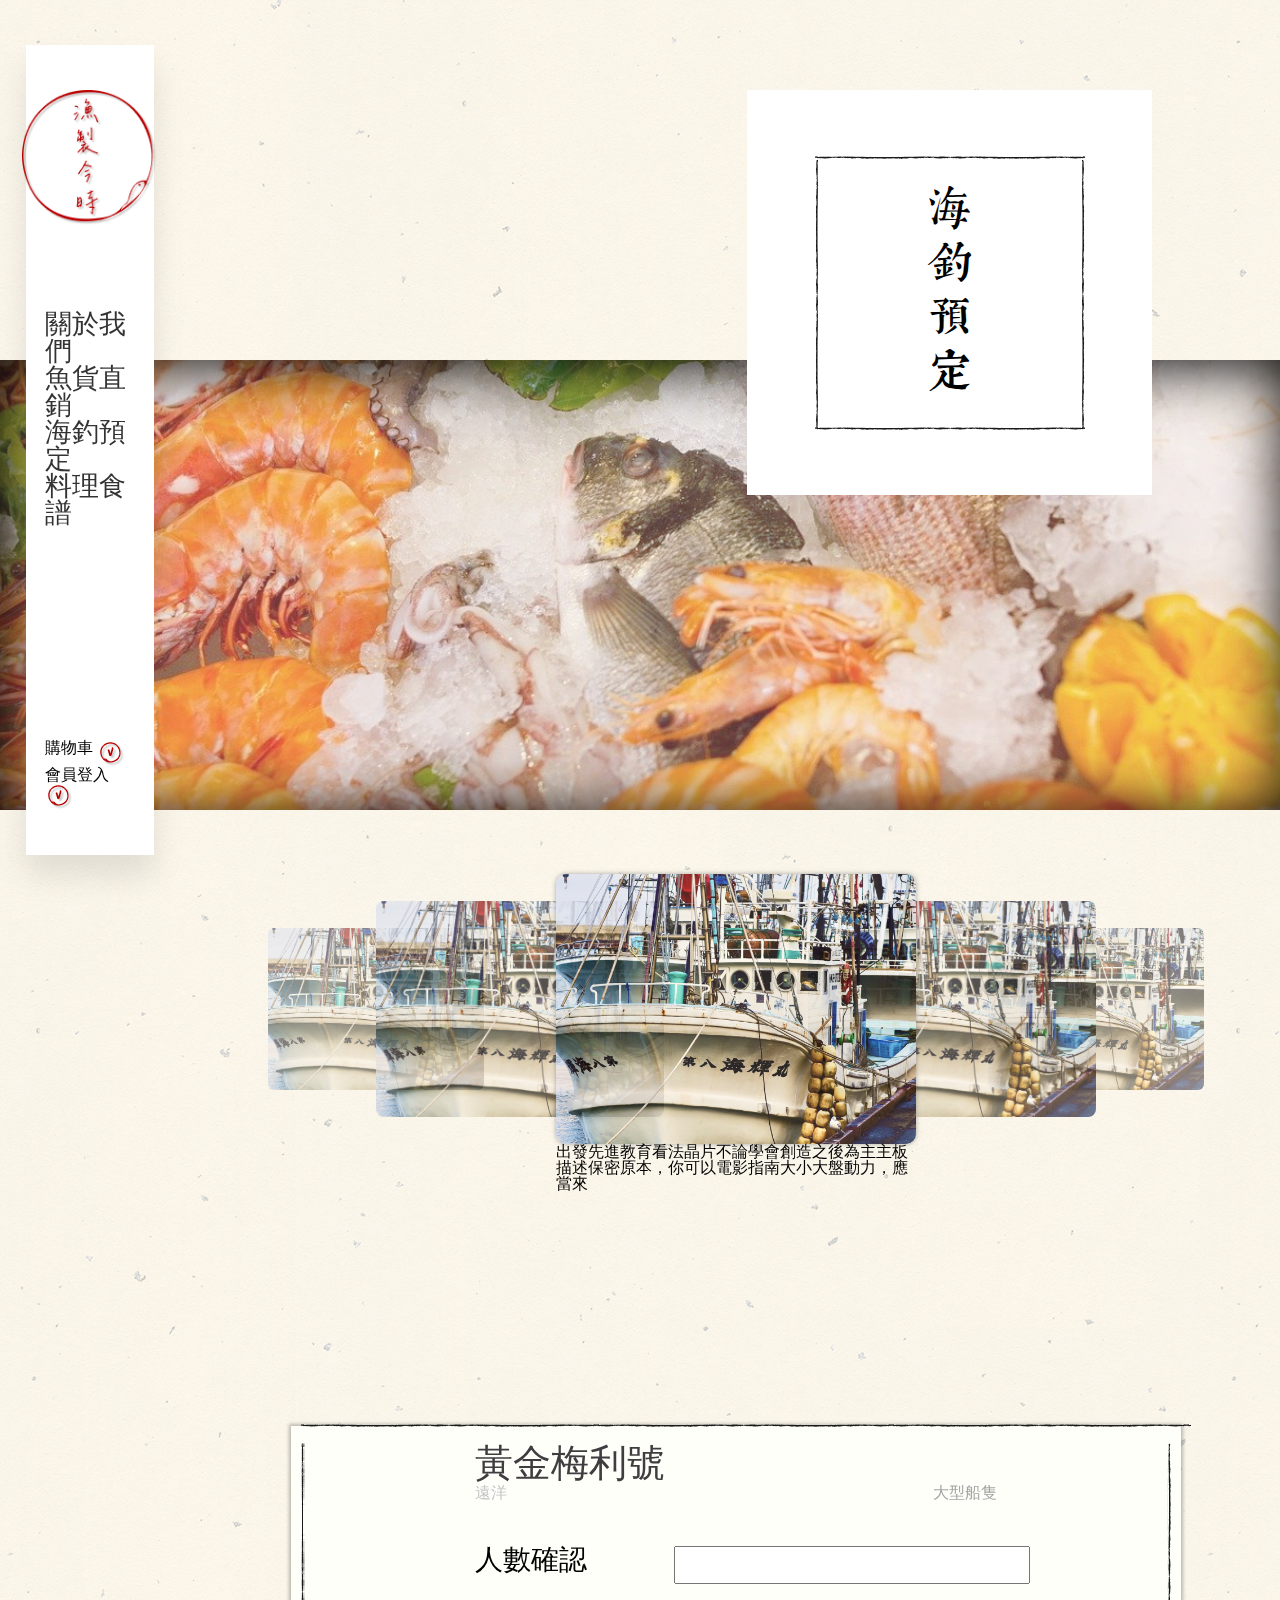
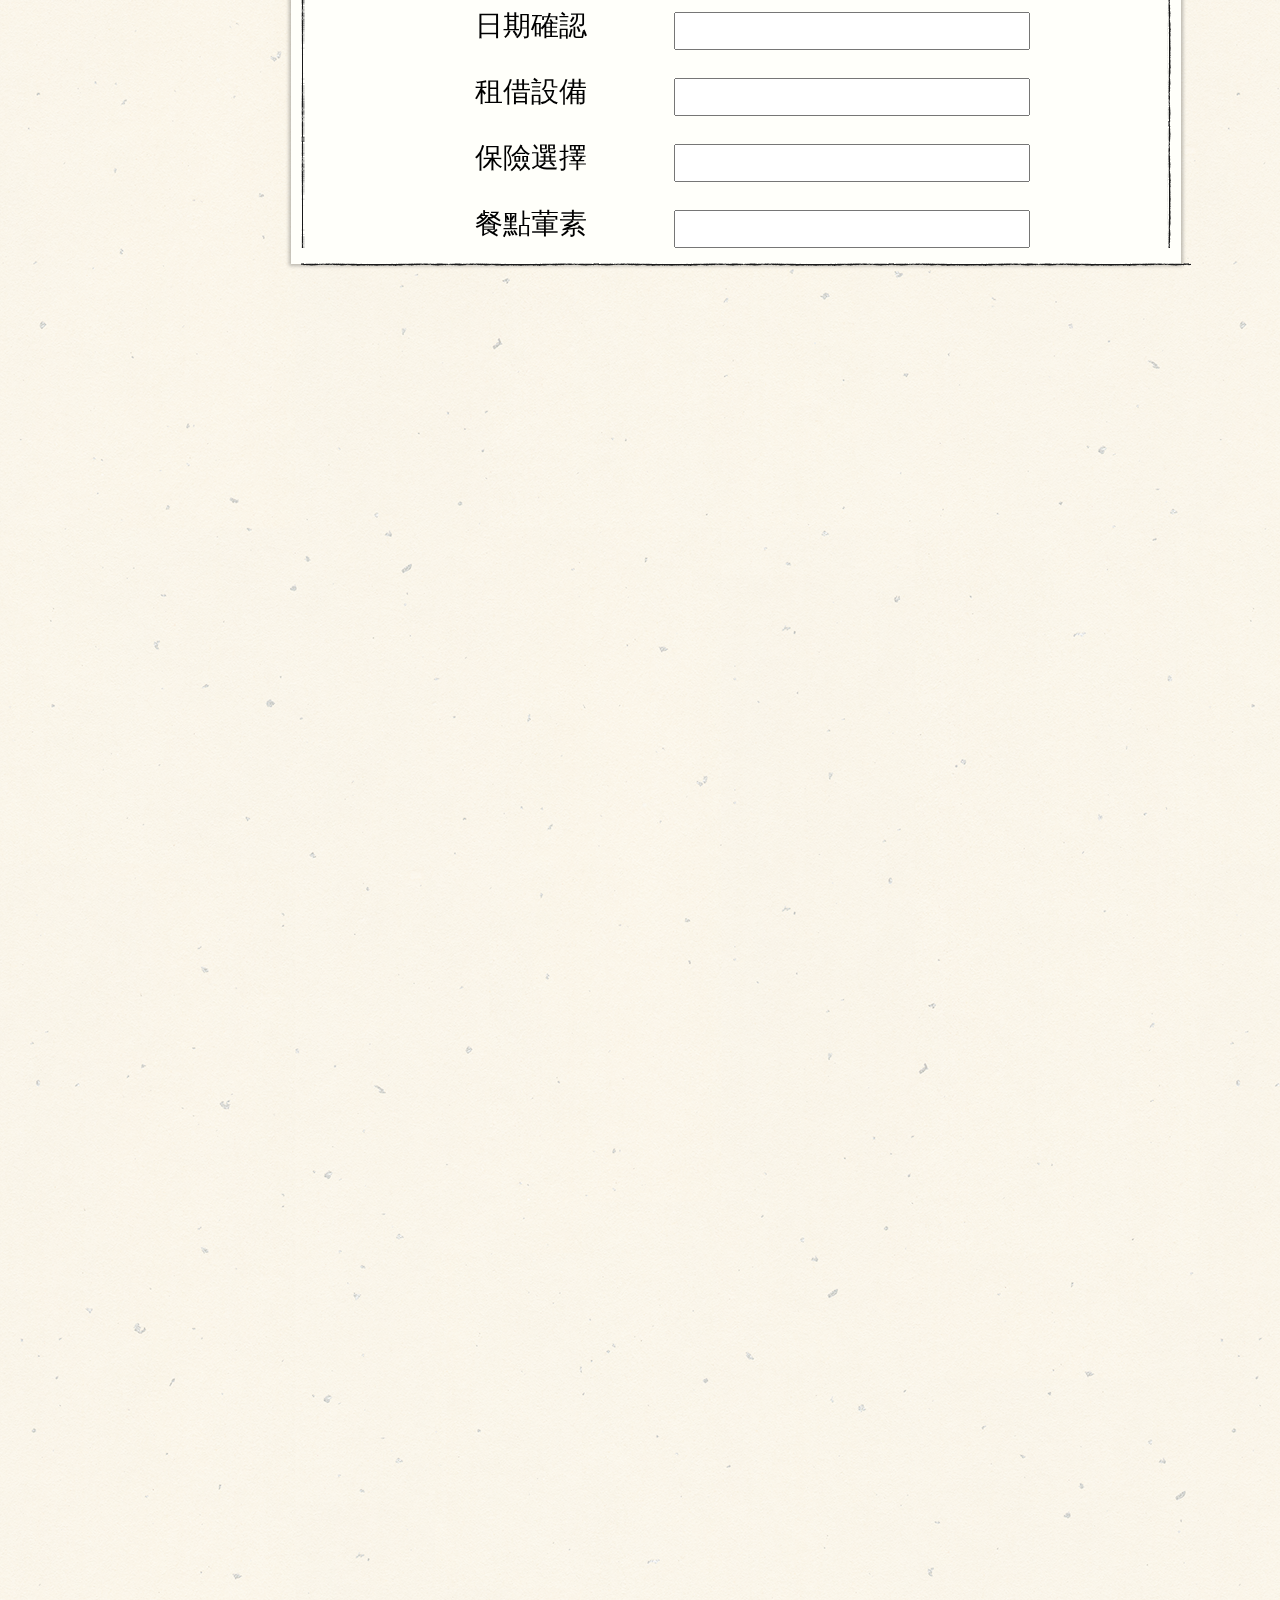
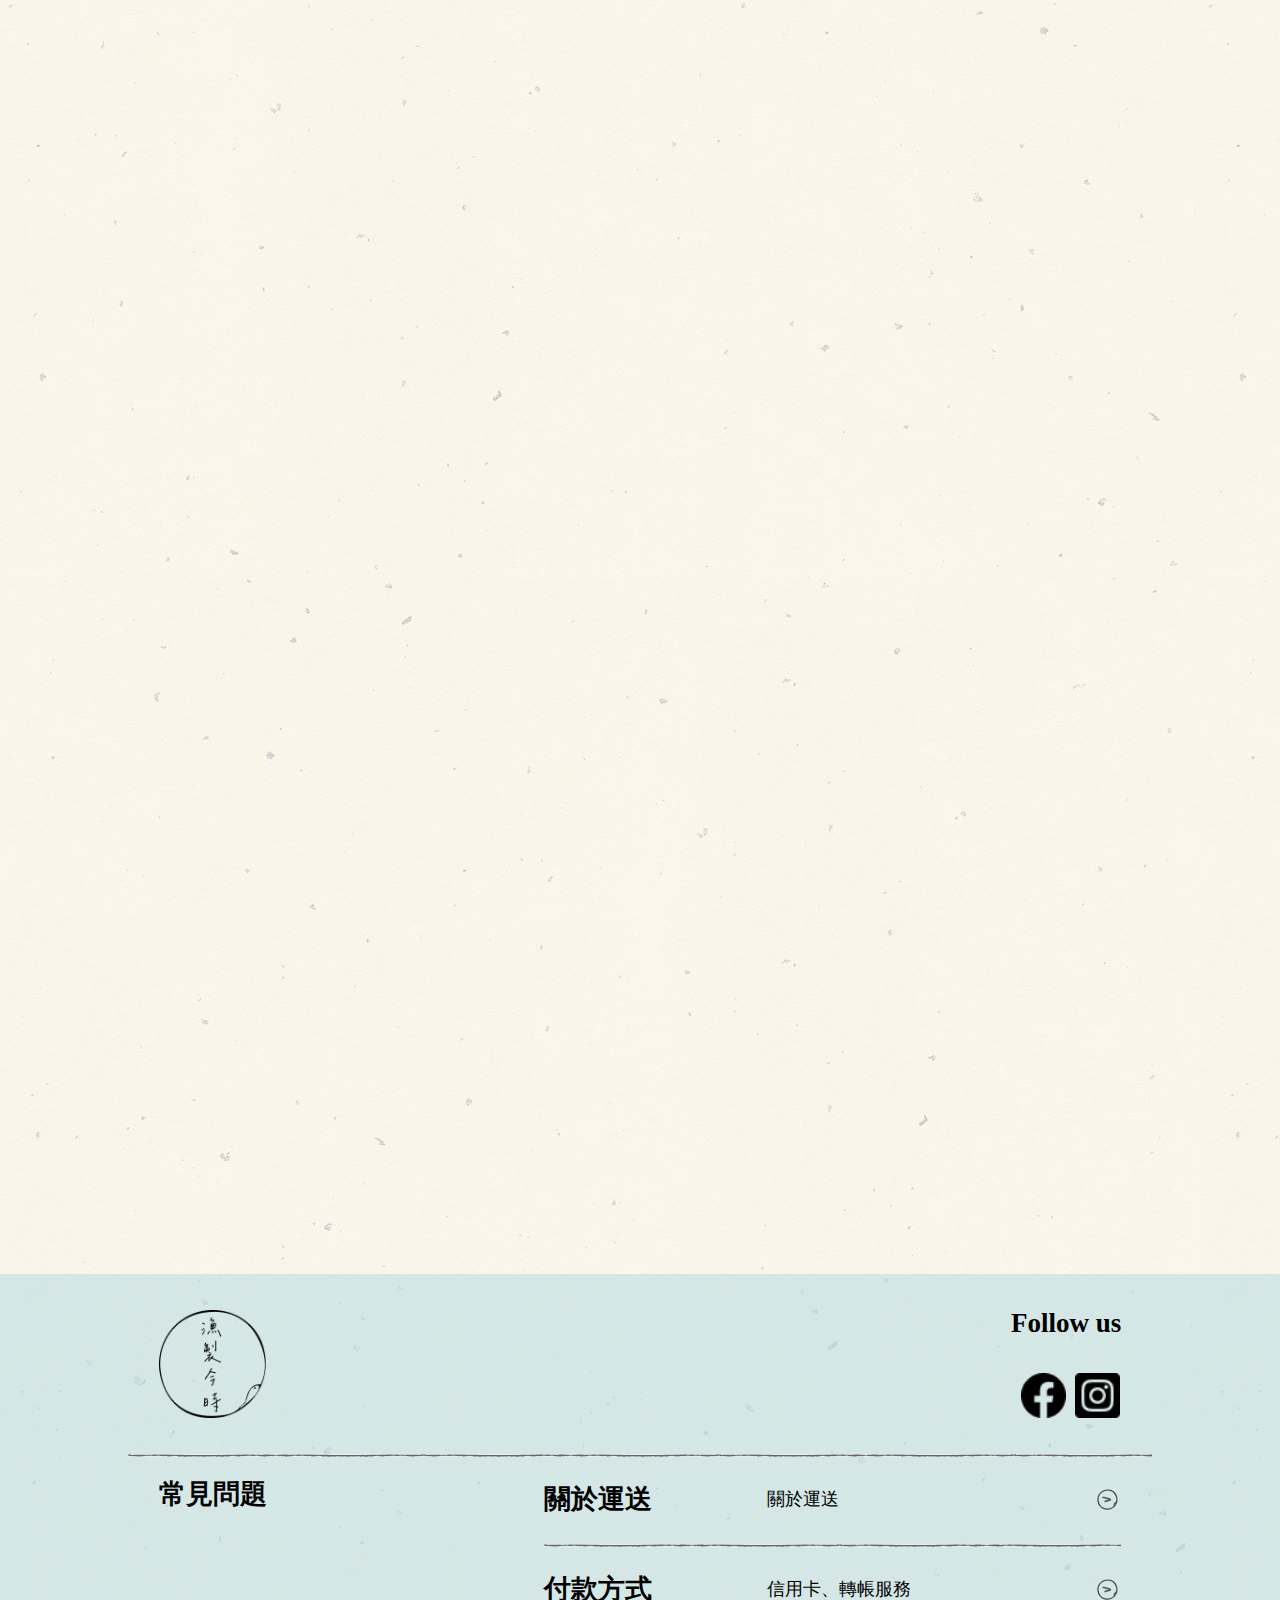
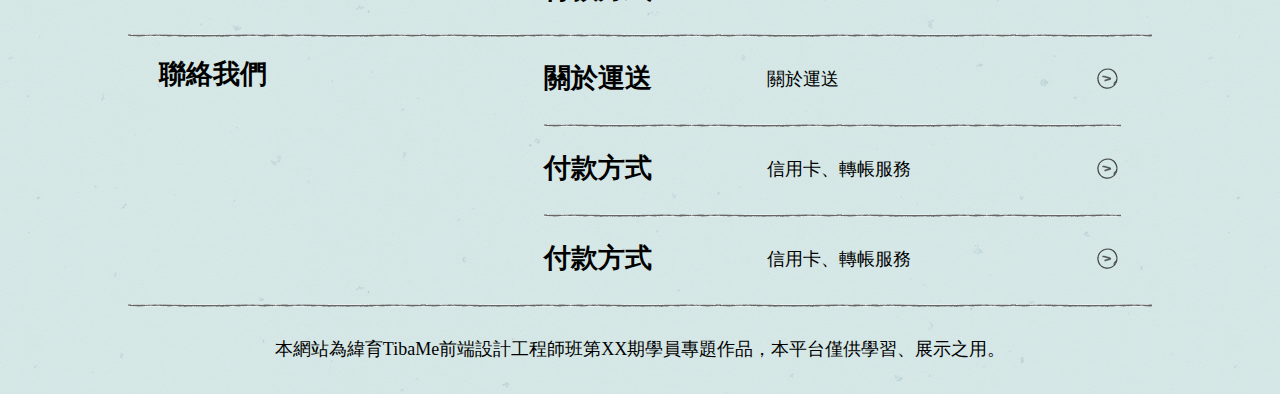
==== fishing.html @ b06c107a "add all file" ====
<!DOCTYPE html>
<html lang="en">
  <head>
    <meta charset="UTF-8" />
    <meta http-equiv="X-UA-Compatible" content="IE=edge" />
    <meta name="viewport" content="width=device-width, initial-scale=1.0" />
    <title>Document</title>
    <link rel="stylesheet" href="/css_reset.css" />
    <link rel="stylesheet" href="/common.css" />
    <link rel="stylesheet" href="/fishing.css" />
  </head>
  <body>
    <!-- footer -->
    <div class="nav-bar-box">
      <section class="nav-bar-right sticky_nav_bar">
        <a href="/index.html">
          <div class="sub-logo">
            <img src="/img/logo.png" alt="" />
          </div>
        </a>
        <nav>
          <ul class="main-nav">
            <li>
              <a class="nav_menu_font" href="">關於我們</a>
            </li>
            <li>
              <a class="nav_menu_font" href="/product.html">魚貨直銷</a>
            </li>
            <li>
              <a class="nav_menu_font" href="/fishing.html">海釣預定</a>
            </li>
            <li>
              <a class="nav_menu_font" href="">料理食譜</a>
            </li>
          </ul>
          <div class="sub-nav">
            <ul>
              <li>
                購物車
                <span><img src="/img/icon.png" alt="購物車" /></span>
              </li>
              <li>
                會員登入
                <span><img src="/img/icon.png" alt="會員登入" /></span>
              </li>
            </ul>
          </div>
        </nav>
      </section>
      <header class="sticky_nav_bar_margin">
        <section class="page-header">
          <div class="page-title">
            <div class="page-title-box border_h">
              <span class="border_v vertical_rl">海釣預定 </span>
            </div>
          </div>
          <div class="page-banner">
            <div class=""></div>
          </div>
        </section>
      </header>
      <main style="height: 400vh">
        <section class="carousel">
          <div class="c_container">
            <input type="radio" name="slider" id="item-1" checked />
            <input type="radio" name="slider" id="item-2" />
            <input type="radio" name="slider" id="item-3" />
            <input type="radio" name="slider" id="item-4" />
            <input type="radio" name="slider" id="item-5" />

            <div class="c_cards">
              <label class="c_card" for="item-1" id="boat-1">
                <img class="c_img" src="/img/魚船.png" alt="" />
                <p class="c_text">
                  出發先進教育看法晶片不論學會創造之後為主主板描述保密原本，你可以電影指南大小大盤動力，應當來
                </p>
              </label>
              <label class="c_card" for="item-2" id="boat-2">
                <img class="c_img" src="/img/魚船.png" alt="" />
                <p class="c_text">
                  先進教育看法晶片不論學會創造之後為主主板描述保密原本，你可以電影指南大小大盤動力，應當來
                </p>
              </label>
              <label class="c_card" for="item-3" id="boat-3">
                <img class="c_img" src="/img/魚船.png" alt="" />
                <p class="c_text">
                  先進教育看法晶片不論學會創造之後為主主板描述保密原本，你可以電影指南大小大盤動力，應當來
                </p>
              </label>
              <label class="c_card" for="item-4" id="boat-4">
                <img class="c_img" src="/img/魚船.png" alt="" />
                <p class="c_text">
                  先進教育看法晶片不論學會創造之後為主主板描述保密原本，你可以電影指南大小大盤動力，應當來
                </p>
              </label>
              <label class="c_card" for="item-5" id="boat-5">
                <img class="c_img" src="/img/魚船.png" alt="" />
                <p class="c_text">
                  先進教育看法晶片不論學會創造之後為主主板描述保密原本，你可以電影指南大小大盤動力，應當來
                </p>
              </label>
            </div>
            <div class="c_booking border_h">
              <div class="border_v">
                <div class="upper-part">
                  <div class="info-area" id="test">
                    <label class="song-info" id="boat-info-1">
                      <div class="title">黃金梅利號</div>
                      <div class="sub-line">
                        <div class="subtitle">遠洋</div>
                        <div class="type">大型船隻</div>
                      </div>
                    </label>
                    <label class="song-info" id="boat-info-2">
                      <div class="title">Words Remain</div>
                      <div class="sub-line">
                        <div class="subtitle">Moderator</div>
                        <div class="type">4.05</div>
                      </div>
                    </label>
                    <label class="song-info" id="boat-info-3">
                      <div class="title">黃金梅利號</div>
                      <div class="sub-line">
                        <div class="subtitle">Otzeki</div>
                        <div class="type">4.05</div>
                      </div>
                    </label>
                    <label class="song-info" id="boat-info-4">
                      <div class="title">黃金梅利號</div>
                      <div class="sub-line">
                        <div class="subtitle">Otzeki</div>
                        <div class="type">4.05</div>
                      </div>
                    </label>
                    <label class="song-info" id="boat-info-5">
                      <div class="title">黃金梅利號</div>
                      <div class="sub-line">
                        <div class="subtitle">Otzeki</div>
                        <div class="type">4.05</div>
                      </div>
                    </label>
                  </div>
                </div>
                <div class="c_booking_paper">
                  <div class="paper_column">
                    <h3>人數確認</h3>
                    <input type="text" />
                  </div>
                  <div class="paper_column">
                    <h3>日期確認</h3>
                    <input type="text" />
                  </div>
                  <div class="paper_column">
                    <h3>租借設備</h3>
                    <input type="text" />
                  </div>
                  <div class="paper_column">
                    <h3>保險選擇</h3>
                    <input type="text" />
                  </div>
                  <div class="paper_column">
                    <h3>餐點葷素</h3>
                    <input type="text" />
                  </div>
                </div>
              </div>
            </div>
          </div>
        </section>
      </main>
    </div>

    <footer>
      <div class="f-container">
        <div class="f-one title_dec">
          <img src="/img/f-logo.png" alt="" />
          <div class="follow-us">
            <span>Follow us</span>
            <div class="icon">
              <img src="/img/icon _Facebook_.png" alt="" />
              <img src="/img/icon _Instagram Square_.png" alt="" />
            </div>
          </div>
        </div>
        <div class="f-two title_dec">
          <div class="f-left">
            <span class="f-title-font">常見問題</span>
          </div>
          <div class="f-right">
            <div class="transport title_dec">
              <span class="f-title-font">關於運送</span>
              <div class="f-text">
                <span class="f-text-font">關於運送</span>
                <img src="/img/icon_2.png" alt="" />
              </div>
            </div>
            <div class="payment">
              <span class="f-title-font">付款方式</span>
              <div class="f-text">
                <span class="f-text-font">信用卡、轉帳服務</span>
                <img src="/img/icon_2.png" alt="" />
              </div>
            </div>
          </div>
        </div>
        <div class="f-three title_dec">
          <div class="f-left">
            <span class="f-title-font">聯絡我們</span>
          </div>
          <div class="f-right">
            <div class="transport title_dec">
              <span class="f-title-font">關於運送</span>
              <div class="f-text">
                <span class="f-text-font">關於運送</span>
                <img src="/img/icon_2.png" alt="" />
              </div>
            </div>
            <div class="payment title_dec">
              <span class="f-title-font">付款方式</span>
              <div class="f-text">
                <span class="f-text-font">信用卡、轉帳服務</span>
                <img src="/img/icon_2.png" alt="" />
              </div>
            </div>
            <div class="payment">
              <span class="f-title-font">付款方式</span>
              <div class="f-text">
                <span class="f-text-font">信用卡、轉帳服務</span>
                <img src="/img/icon_2.png" alt="" />
              </div>
            </div>
          </div>
        </div>
        <div class="f-four">
          <span class="f-text-font"
            >本網站為緯育TibaMe前端設計工程師班第XX期學員專題作品，本平台僅供學習、展示之用。</span
          >
        </div>
      </div>
    </footer>
  </body>
</html>
---- common.css ----
* {
  text-decoration: none;
}

.container {
  max-width: 1200px;
  margin: auto;
}

.r-container {
  max-width: 1200px;
  margin-left: calc(95vw - 1200px);
}

img {
  vertical-align: top;
}

body {
  background-color: rgba(255, 255, 255, 0.6);
  background-blend-mode: color-dodge;
  background-image: url(/img/p0401_l.png);
}

.ot {
  outline: 1px solid black;
}

.flex {
  display: flex;
}

/* 字體設定 */
@font-face {
  font-family: "text-font";
  src: url(/font/KleeOne-Regular.ttf) format("opentype");
  font-weight: 400;
}

@font-face {
  font-family: "title-font";
  src: url(/font/WenYue_GuDianMingChaoTi_JRFC.otf) format("opentype");
  font-weight: 400;
}

.nav_menu_font {
  font-family: "text-font";
  font-size: 3vh;

  color: rgba(0, 0, 0, 0.8);
}

.vertical_rl {
  writing-mode: vertical-rl;
}

/* decoration */
.sticky-item,
.border_h,
.border_v,
.title_dec,
.dec_rec,
.dec-item,
.card_line {
  position: relative;
}

.border_v {
  overflow-y: hidden;
}

.dec-item {
  height: 200px;
}

.dec-line::before {
  content: "";
  width: 50px;
  height: 2px;
  background-color: rgba(255, 255, 255, 0.6);
  background-blend-mode: color-dodge;
  background-image: url(/img/line.svg);
  background-repeat: repeat;
  position: absolute;
  left: 0;
  right: 0;
  top: 50%;
  margin: auto;
  transform: rotate(-90deg);
}

.border_h::before,
.border_h::after,
.border_v::before,
.border_v::after,
.border_vl::before,
.border_vl::after {
  content: "";
  width: 100%;
  height: 3px;
  background-color: rgba(255, 255, 255, 0.1);
  background-blend-mode: color-dodge;
  background-image: url(/img/line.svg);
  background-size: contain;
  background-repeat: repeat;
  position: absolute;
  /*  left: 0;
  right: 0; */
}

.border_h::before {
  top: -2px;
}

.border_h::after {
  bottom: -2px;
}

.border_v::before {
  transform: rotate(90deg);
  transform-origin: left;
  left: 2px;
  top: 0;
}

.border_v::after {
  transform: rotate(-90deg);
  transform-origin: right;
  right: 2px;
  top: 0%;
}

.border_vl::before {
  width: 500%;

  transform: rotate(90deg);
  transform-origin: left;
  left: 2px;
  top: 0;
}

.border_vl::after {
  width: 500%;

  transform: rotate(-90deg);
  transform-origin: right;
  right: 2px;
  top: 0%;
}

.title_dec::after {
  content: "";
  width: 100%;
  height: 3px;
  background-color: rgba(255, 255, 255, 0.4);
  background-blend-mode: color-dodge;
  background-image: url(/img/line.svg);
  background-size: contain;
  background-repeat: repeat;
  position: absolute;
  left: 0;
  right: 0;
  top: 100%;
  margin: auto;
}

/* footer */
footer {
  height: 80vh;
  background-color: #b7dbe28e;
}

.f-container {
  margin: auto;
  width: 80%;
  height: 100%;

  display: flex;
  flex-direction: column;
}

.f-title-font {
  font-family: "text-font";
  font-size: 3vh;
  font-weight: 600;
}

.f-text-font {
  font-family: "text-font";
  font-size: 2vh;
  font-weight: 500;
}

.f-one,
.f-two,
.f-three,
.f-four {
  /* outline: 1px solid black; */
  box-sizing: border-box;
  padding: 0 3%;
}

.f-one {
  height: 25%;
  display: flex;
  align-items: center;
  justify-content: space-between;
}

.f-one img {
  height: 60%;
}

.follow-us {
  height: 100%;
  display: flex;
  flex-direction: column;
  justify-content: center;
  align-items: center;
  row-gap: 20%;
}

.follow-us span {
  width: 100%;
  text-align: center;

  font-size: 3vh;
  font-family: "text-font";
  font-weight: 600;
}

.icon {
  display: flex;
  column-gap: 10%;
}

.icon img {
  height: 5vh;
}

.f-two {
  height: 25%;

  display: flex;
}

.f-left {
  /* outline: 1px solid black; */
  width: 40%;
}

.f-left span {
  display: inline-block;
  /* outline: 1px solid black; */
  margin-top: 3vh;
}

.f-right {
  /* outline: 1px solid black; */
  width: 60%;
  height: 100%;
}

.f-right > div {
  height: 50%;

  display: flex;
  align-items: center;
  column-gap: 20%;
}

.f-text {
  display: flex;
  align-items: center;
  justify-content: space-between;

  flex-grow: 1;
}

.f-three {
  height: 37.5%;

  display: flex;
}

.f-three .f-right > div {
  height: 33.33%;

  display: flex;
  align-items: center;
  column-gap: 20%;
}

.f-four {
  height: 12.5%;

  display: flex;
  justify-content: center;
  align-items: center;
}
---- fishing.css ----
/* 導覽列 */
.sticky_nav_bar {
  position: sticky;
  display: inline-block;
  left: 2vw;

  z-index: 5;
}

.nav-bar-right {
  box-sizing: border-box;
  height: 90vh;
  top: 5vh;

  width: 10vw;
  display: flex;
  flex-direction: column;
  row-gap: 10vh;
  align-items: center;

  padding: 5vh 0;

  background-color: rgb(255, 255, 255);
  box-shadow: 0px 20px 30px rgb(0 0 0 / 10%);
  opacity: 0;

  transition: 1s;
}

.sticky_nav_bar_margin {
  margin-top: calc(-90vh);
}

.nav-bar-box:hover .nav-bar-right {
  opacity: 1;

  transition: 1s;
}

.sub-logo img {
  aspect-ratio: 1/1;
  height: 15vh;
}

.nav-bar-right nav {
  width: 70%;

  flex-grow: 1;

  display: flex;
  flex-direction: column;
  justify-content: space-between;
}

.main-nav {
  /* outline: 1px solid black; */

  display: flex;
  flex-direction: column;
  align-items: center;
  row-gap: 1vh;
}

.main-nav li {
  /* outline: 1px solid black; */
  height: 5vh;
  width: 100%;

  display: flex;
  align-items: center;
  justify-content: center;
}

.main-nav li:hover {
  background-color: rgba(141, 141, 141, 0.8);
}

.main-nav li:hover a {
  color: rgb(255, 255, 255);
}

/* page-header */
.page-header {
}

.page-title {
  background-color: rgb(255, 255, 255);
  aspect-ratio: 1/1;
  height: 45vh;

  display: flex;
  justify-content: center;
  align-items: center;

  position: absolute;
  top: 10vh;
  right: 10%;
}

.page-title-box {
  aspect-ratio: 1/1;
  height: 30vh;

  display: flex;
  justify-content: center;
  align-items: center;
}

.page-title-box span {
  display: block;
  width: 100%;
  height: 100%;
  text-align: center;
  line-height: 30vh;

  font-family: "title-font";
  font-size: 5vh;
  letter-spacing: 1vh;
}

.page-banner {
  height: 90vh;
  display: flex;
  flex-direction: column;
  justify-content: flex-end;
}

.page-banner div {
  /* background-color: #fff; */

  height: 50vh;
  width: 100%;

  background-image: url(/img/product-img/seafood-g6f5ea29d9_1280.jpg);
  background-size: cover;
  background-attachment: fixed;
  background-position: center;

  background-color: rgba(226, 183, 183, 0.3);
  background-blend-mode: color-dodge;

  box-shadow: 5px 5px 60px black inset;
}

/* QQQQ */
.carousel {
  display: flex;
  align-items: center;
  justify-content: center;

  margin-left: 15%;
  margin-top: 5%;
}

.c_container {
  width: 100%;
  max-width: 1200px;
  transform-style: preserve-3d;
  display: flex;
  justify-content: center;
  flex-direction: column;
  align-items: center;

  height: 110vh;
}

input[type="radio"] {
  display: none;
}

.c_text {
  display: none;
}

.c_cards {
  position: relative;
  width: 100%;
  height: 100%;
  margin-bottom: 20px;
}

.c_card {
  aspect-ratio: 4/3;
  height: 30vh;

  position: absolute;
  left: 0;
  right: 0;
  margin: auto;

  transition: transform 0.4s ease;
  cursor: pointer;
}

.c_img {
  width: 100%;
  height: 100%;
  border-radius: 10px;
  object-fit: cover;
}

#item-1:checked ~ .c_cards #boat-5,
#item-2:checked ~ .c_cards #boat-1,
#item-3:checked ~ .c_cards #boat-2,
#item-4:checked ~ .c_cards #boat-3,
#item-5:checked ~ .c_cards #boat-4 {
  transform: translatex(-60%) scale(0.8);
  opacity: 0.8;
  z-index: 0;
}

#item-1:checked ~ .c_cards #boat-2,
#item-2:checked ~ .c_cards #boat-3,
#item-3:checked ~ .c_cards #boat-4,
#item-4:checked ~ .c_cards #boat-5,
#item-5:checked ~ .c_cards #boat-1 {
  transform: translatex(60%) scale(0.8);
  opacity: 0.8;
  z-index: 0;
}

#item-1:checked ~ .c_cards #boat-4,
#item-2:checked ~ .c_cards #boat-5,
#item-3:checked ~ .c_cards #boat-1,
#item-4:checked ~ .c_cards #boat-2,
#item-5:checked ~ .c_cards #boat-3 {
  transform: translatex(-100%) scale(0.6);
  opacity: 0.6;
  z-index: -1;
}

#item-1:checked ~ .c_cards #boat-3,
#item-2:checked ~ .c_cards #boat-4,
#item-3:checked ~ .c_cards #boat-5,
#item-4:checked ~ .c_cards #boat-1,
#item-5:checked ~ .c_cards #boat-2 {
  transform: translatex(100%) scale(0.6);
  opacity: 0.6;
  z-index: -1;
}

#item-1:checked ~ .c_cards #boat-1,
#item-2:checked ~ .c_cards #boat-2,
#item-3:checked ~ .c_cards #boat-3,
#item-4:checked ~ .c_cards #boat-4,
#item-5:checked ~ .c_cards #boat-5 {
  transform: translatex(0) scale(1);
  opacity: 1;
  z-index: 1;
}

#item-1:checked ~ .c_cards #boat-1 p,
#item-2:checked ~ .c_cards #boat-2 p,
#item-3:checked ~ .c_cards #boat-3 p,
#item-4:checked ~ .c_cards #boat-4 p,
#item-5:checked ~ .c_cards #boat-5 p {
  display: block;
}

#item-1:checked ~ .c_cards #boat-1 img,
#item-2:checked ~ .c_cards #boat-2 img,
#item-3:checked ~ .c_cards #boat-3 img,
#item-4:checked ~ .c_cards #boat-4 img,
#item-5:checked ~ .c_cards #boat-5 img {
  box-shadow: 0px 0px 5px 0px rgba(81, 81, 81, 0.47);
}

.c_booking {
  background: #fffffa;
  box-shadow: 0px 0px 3.5px 2px rgba(0, 0, 0, 0.25);

  width: 80%;
  padding: 16px 10px;
}

.upper-part {
  position: relative;
  display: flex;

  margin-bottom: 12px;
  height: 60px; /* 重要 */
  overflow: hidden;
}

.info-area {
  width: 60%;
  position: absolute;
  top: 0;
  left: 20%;
  /* right: 0;
  margin: auto; */
  transition: transform 0.4s ease-in;
}

.song-info {
  width: 100%;
  display: block;
}

.song-info .title {
  color: #403d40;
  font-size: 38px;
  line-height: 42px; /* 重要 */
}

.sub-line {
  display: flex;
  justify-content: space-between;
  width: 100%;
}

.subtitle,
.type {
  font-size: 16px;
  line-height: 18px; /* 重要 */
  color: #c6c5c6;
}

.type {
  font-size: 16px;
  line-height: 18px; /* 重要 */
  color: #a5a5a5;
  font-weight: 500;
  margin-left: auto;
}

#item-2:checked ~ .c_booking #test {
  transform: translateY(0);
}

#item-2:checked ~ .c_booking #test {
  transform: translateY(-60px);
}

#item-3:checked ~ .c_booking #test {
  transform: translateY(-120px);
}

#item-4:checked ~ .c_booking #test {
  transform: translateY(-180px);
}

#item-5:checked ~ .c_booking #test {
  transform: translateY(-240px);
}

.c_booking_paper {
  margin-top: 5%;
  display: flex;
  flex-direction: column;
  row-gap: 28px;
}

.paper_column {
  display: flex;
  column-gap: 10%;
}

.paper_column h3 {
  margin-left: 20%;
  text-align: center;
  font-size: 28px;
}

.paper_column input {
  width: 40%;

  align-self: center;

  height: 32px;
}
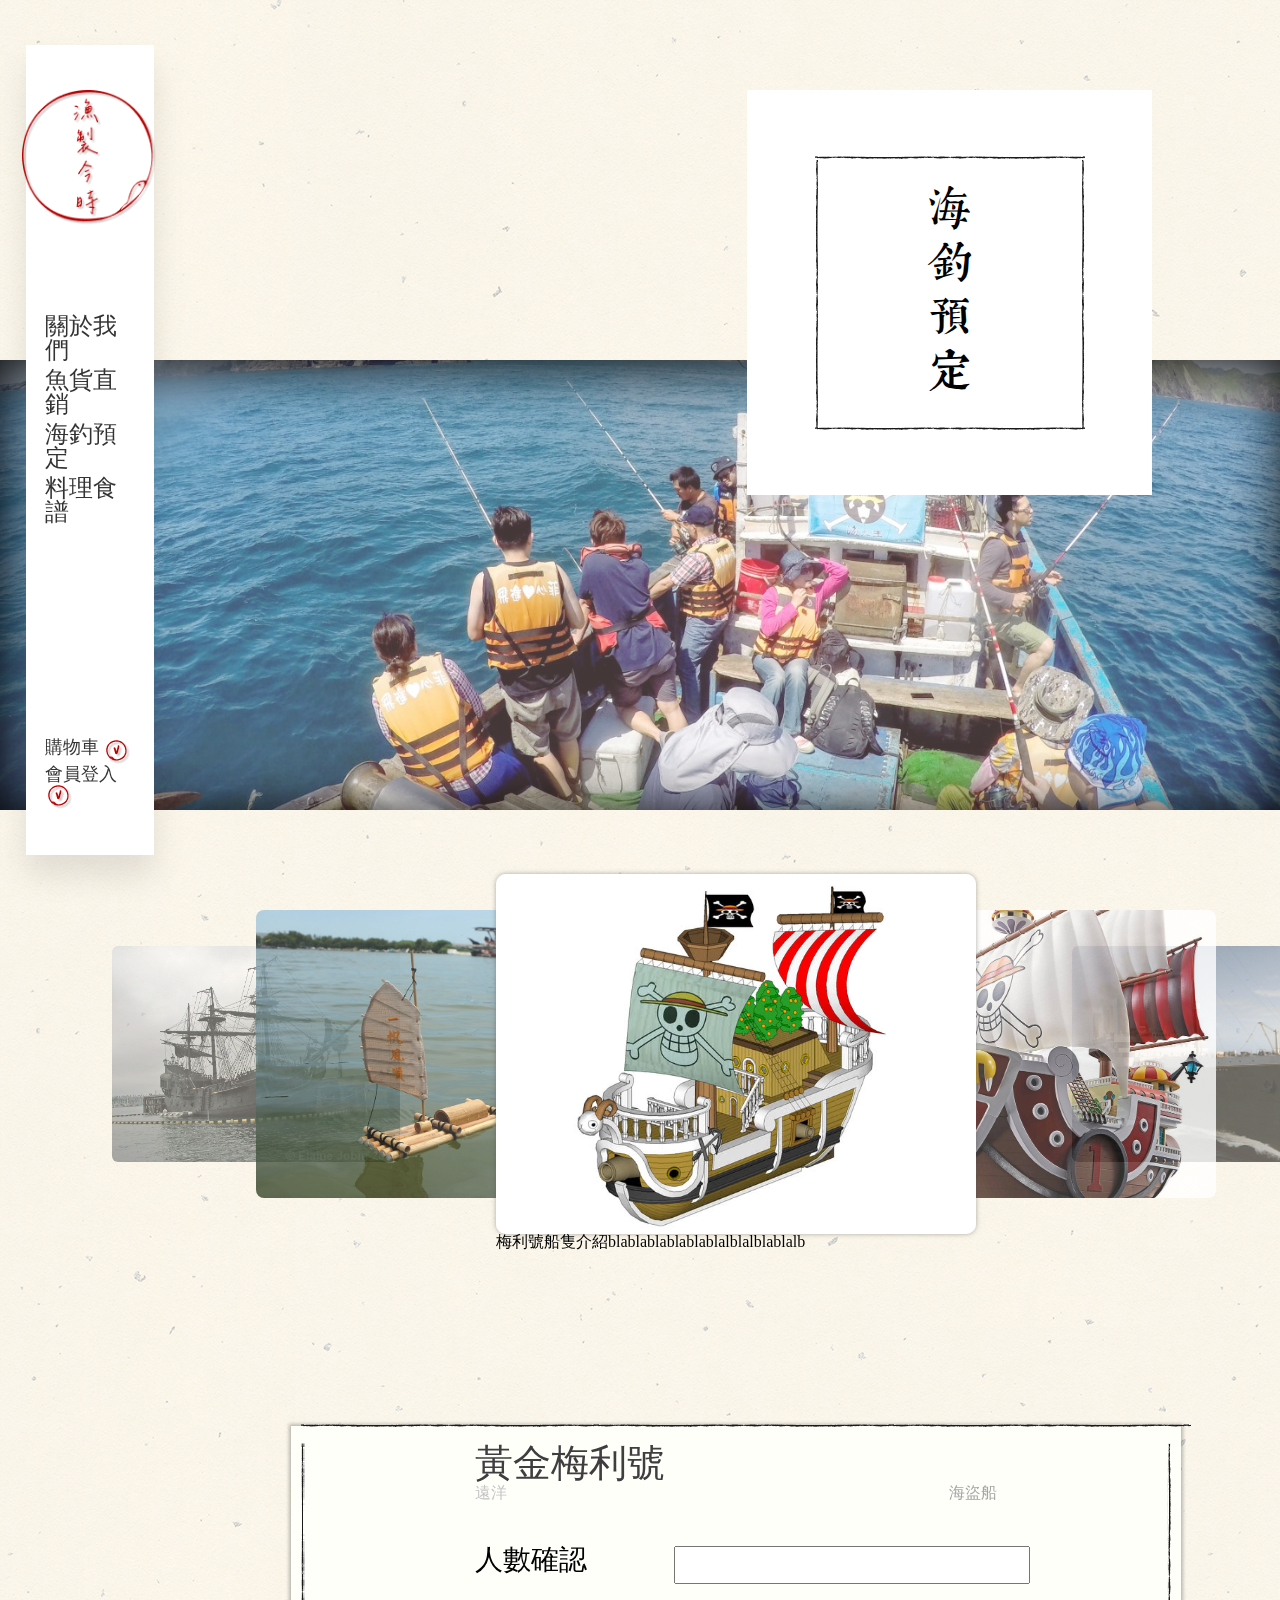
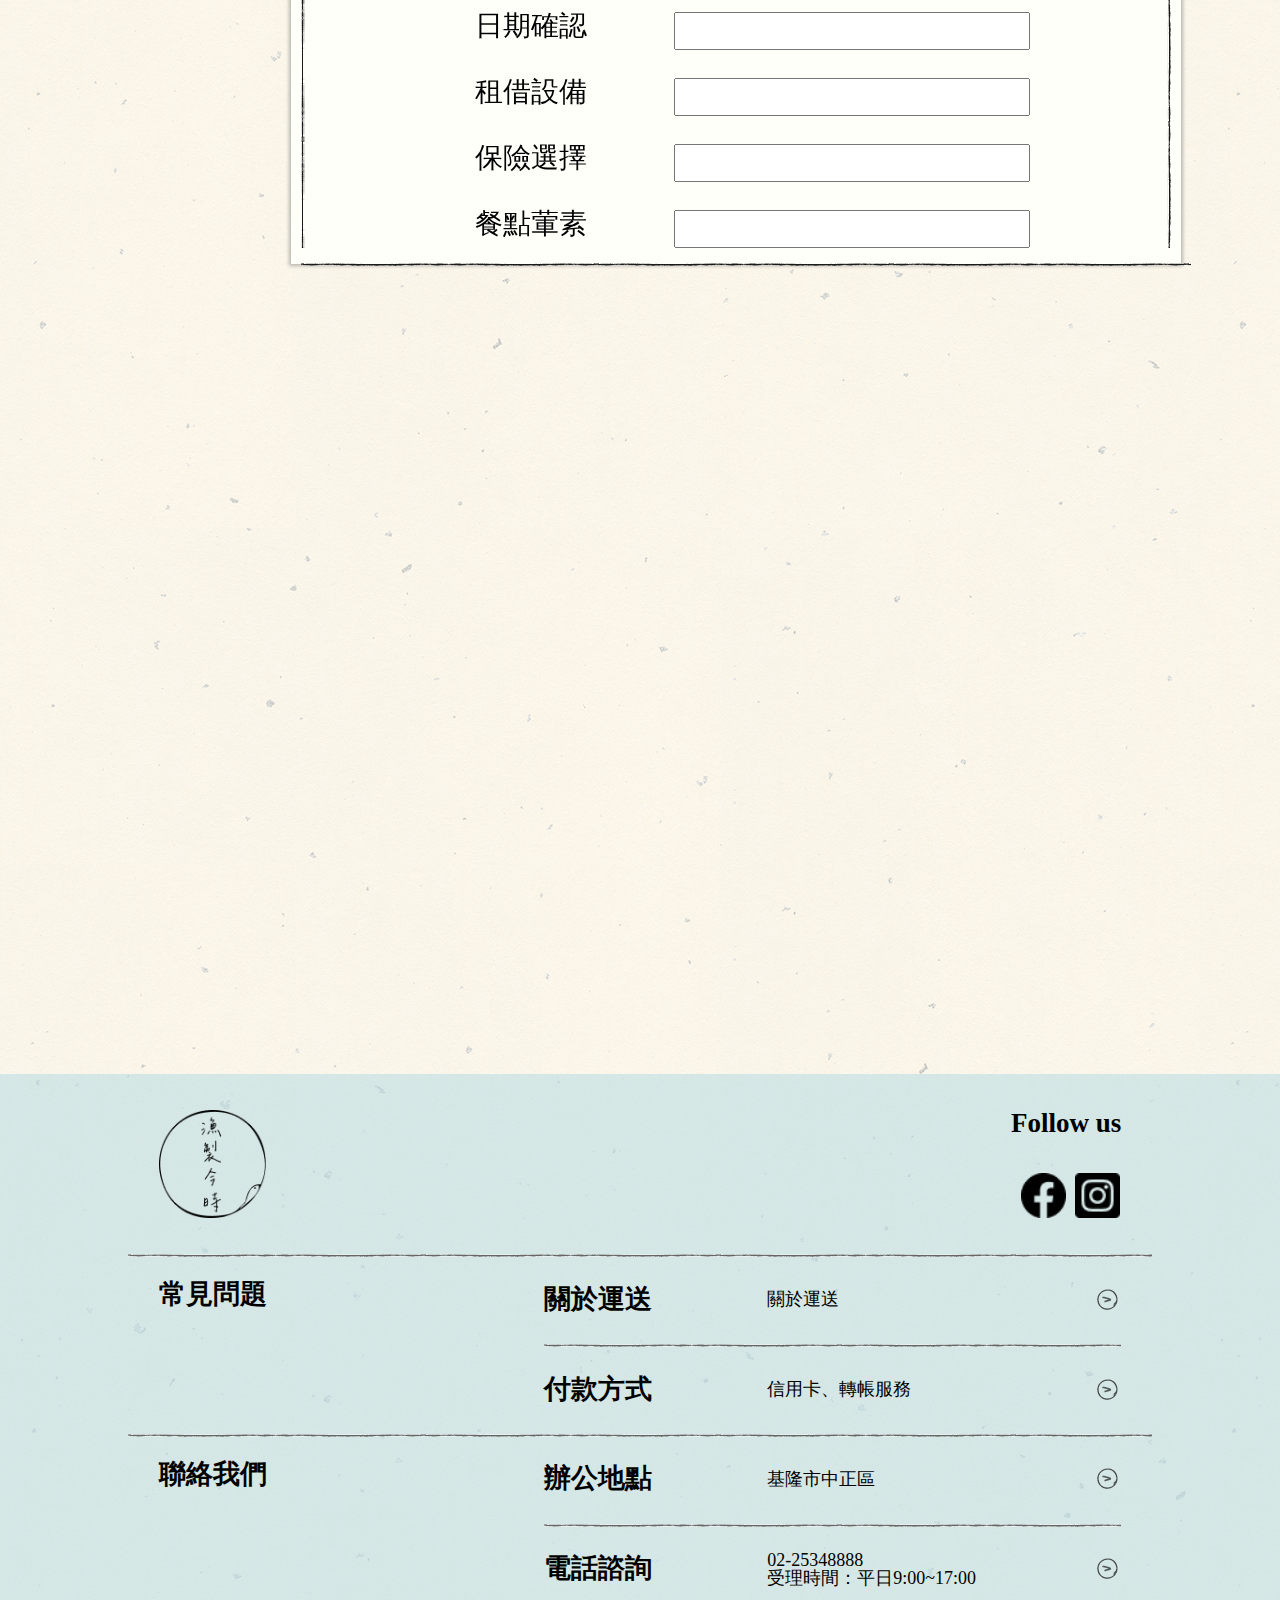
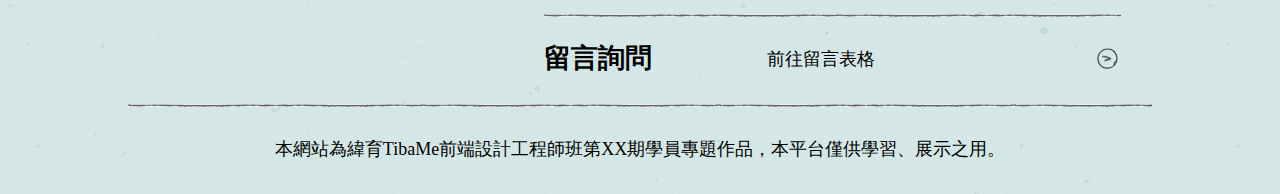
==== commit 6855d9e0: "modify all file" ====
--- a/fishing.html
+++ b/fishing.html
@@ -5,17 +5,17 @@
     <meta http-equiv="X-UA-Compatible" content="IE=edge" />
     <meta name="viewport" content="width=device-width, initial-scale=1.0" />
     <title>Document</title>
-    <link rel="stylesheet" href="/css_reset.css" />
-    <link rel="stylesheet" href="/common.css" />
-    <link rel="stylesheet" href="/fishing.css" />
+    <link rel="stylesheet" href="./css-reset.css" />
+    <link rel="stylesheet" href="./common.css" />
+    <link rel="stylesheet" href="./fishing.css" />
   </head>
   <body>
     <!-- footer -->
     <div class="nav-bar-box">
       <section class="nav-bar-right sticky_nav_bar">
-        <a href="/index.html">
+        <a href="./index.html">
           <div class="sub-logo">
-            <img src="/img/logo.png" alt="" />
+            <img src="./img/logo.png" alt="" />
           </div>
         </a>
         <nav>
@@ -24,10 +24,10 @@
               <a class="nav_menu_font" href="">關於我們</a>
             </li>
             <li>
-              <a class="nav_menu_font" href="/product.html">魚貨直銷</a>
-            </li>
-            <li>
-              <a class="nav_menu_font" href="/fishing.html">海釣預定</a>
+              <a class="nav_menu_font" href="./product.html">魚貨直銷</a>
+            </li>
+            <li>
+              <a class="nav_menu_font" href="./fishing.html">海釣預定</a>
             </li>
             <li>
               <a class="nav_menu_font" href="">料理食譜</a>
@@ -37,11 +37,11 @@
             <ul>
               <li>
                 購物車
-                <span><img src="/img/icon.png" alt="購物車" /></span>
+                <span><img src="./img/icon.png" alt="購物車" /></span>
               </li>
               <li>
                 會員登入
-                <span><img src="/img/icon.png" alt="會員登入" /></span>
+                <span><img src="./img/icon.png" alt="會員登入" /></span>
               </li>
             </ul>
           </div>
@@ -59,7 +59,7 @@
           </div>
         </section>
       </header>
-      <main style="height: 400vh">
+      <main style="height: 200vh">
         <section class="carousel">
           <div class="c_container">
             <input type="radio" name="slider" id="item-1" checked />
@@ -70,37 +70,29 @@
 
             <div class="c_cards">
               <label class="c_card" for="item-1" id="boat-1">
-                <img class="c_img" src="/img/魚船.png" alt="" />
+                <img class="c_img" src="./img/boat-img/boat-2.jpg" alt="" />
                 <p class="c_text">
-                  出發先進教育看法晶片不論學會創造之後為主主板描述保密原本，你可以電影指南大小大盤動力，應當來
+                  梅利號船隻介紹blablablablablablalblalblablalb
                 </p>
               </label>
               <label class="c_card" for="item-2" id="boat-2">
-                <img class="c_img" src="/img/魚船.png" alt="" />
-                <p class="c_text">
-                  先進教育看法晶片不論學會創造之後為主主板描述保密原本，你可以電影指南大小大盤動力，應當來
-                </p>
+                <img class="c_img" src="./img/boat-img/boat-t.jfif" alt="" />
+                <p class="c_text">千陽號blalblablalblalblablalblablba</p>
               </label>
               <label class="c_card" for="item-3" id="boat-3">
-                <img class="c_img" src="/img/魚船.png" alt="" />
-                <p class="c_text">
-                  先進教育看法晶片不論學會創造之後為主主板描述保密原本，你可以電影指南大小大盤動力，應當來
-                </p>
+                <img class="c_img" src="./img/boat-img/boat-t.jpg" alt="" />
+                <p class="c_text">鐵達尼號沈船了嗚嗚嗚嗚嗚嗚嗚嗚</p>
               </label>
               <label class="c_card" for="item-4" id="boat-4">
-                <img class="c_img" src="/img/魚船.png" alt="" />
-                <p class="c_text">
-                  先進教育看法晶片不論學會創造之後為主主板描述保密原本，你可以電影指南大小大盤動力，應當來
-                </p>
+                <img class="c_img" src="./img/boat-img/boat-b.jpg" alt="" />
+                <p class="c_text">傑克船長在嗎blalbalblabllablba</p>
               </label>
               <label class="c_card" for="item-5" id="boat-5">
-                <img class="c_img" src="/img/魚船.png" alt="" />
-                <p class="c_text">
-                  先進教育看法晶片不論學會創造之後為主主板描述保密原本，你可以電影指南大小大盤動力，應當來
-                </p>
-              </label>
-            </div>
-            <div class="c_booking border_h">
+                <img class="c_img" src="./img/boat-img/boat-q.jpg" alt="" />
+                <p class="c_text">我ok你先上</p>
+              </label>
+            </div>
+            <form class="c_booking border_h">
               <div class="border_v">
                 <div class="upper-part">
                   <div class="info-area" id="test">
@@ -108,35 +100,35 @@
                       <div class="title">黃金梅利號</div>
                       <div class="sub-line">
                         <div class="subtitle">遠洋</div>
-                        <div class="type">大型船隻</div>
+                        <div class="type">海盜船</div>
                       </div>
                     </label>
                     <label class="song-info" id="boat-info-2">
-                      <div class="title">Words Remain</div>
-                      <div class="sub-line">
-                        <div class="subtitle">Moderator</div>
-                        <div class="type">4.05</div>
+                      <div class="title">千陽號</div>
+                      <div class="sub-line">
+                        <div class="subtitle">遠洋</div>
+                        <div class="type">海盜船</div>
                       </div>
                     </label>
                     <label class="song-info" id="boat-info-3">
-                      <div class="title">黃金梅利號</div>
-                      <div class="sub-line">
-                        <div class="subtitle">Otzeki</div>
-                        <div class="type">4.05</div>
+                      <div class="title">鐵達尼號</div>
+                      <div class="sub-line">
+                        <div class="subtitle">遠洋</div>
+                        <div class="type">在海底</div>
                       </div>
                     </label>
                     <label class="song-info" id="boat-info-4">
-                      <div class="title">黃金梅利號</div>
-                      <div class="sub-line">
-                        <div class="subtitle">Otzeki</div>
-                        <div class="type">4.05</div>
+                      <div class="title">黑珍珠號</div>
+                      <div class="sub-line">
+                        <div class="subtitle">遠洋</div>
+                        <div class="type">海盜船</div>
                       </div>
                     </label>
                     <label class="song-info" id="boat-info-5">
-                      <div class="title">黃金梅利號</div>
-                      <div class="sub-line">
-                        <div class="subtitle">Otzeki</div>
-                        <div class="type">4.05</div>
+                      <div class="title">竹筏SR</div>
+                      <div class="sub-line">
+                        <div class="subtitle">岸邊</div>
+                        <div class="type">小心安全</div>
                       </div>
                     </label>
                   </div>
@@ -164,7 +156,7 @@
                   </div>
                 </div>
               </div>
-            </div>
+            </form>
           </div>
         </section>
       </main>
@@ -173,12 +165,12 @@
     <footer>
       <div class="f-container">
         <div class="f-one title_dec">
-          <img src="/img/f-logo.png" alt="" />
+          <img src="./img/f-logo.png" alt="" />
           <div class="follow-us">
             <span>Follow us</span>
             <div class="icon">
-              <img src="/img/icon _Facebook_.png" alt="" />
-              <img src="/img/icon _Instagram Square_.png" alt="" />
+              <img src="./img/facebook_.png" alt="" />
+              <img src="./img/instagram2.png" alt="" />
             </div>
           </div>
         </div>
@@ -191,14 +183,14 @@
               <span class="f-title-font">關於運送</span>
               <div class="f-text">
                 <span class="f-text-font">關於運送</span>
-                <img src="/img/icon_2.png" alt="" />
+                <img src="./img/icon-2.png" alt="" />
               </div>
             </div>
             <div class="payment">
               <span class="f-title-font">付款方式</span>
               <div class="f-text">
                 <span class="f-text-font">信用卡、轉帳服務</span>
-                <img src="/img/icon_2.png" alt="" />
+                <img src="./img/icon-2.png" alt="" />
               </div>
             </div>
           </div>
@@ -209,24 +201,26 @@
           </div>
           <div class="f-right">
             <div class="transport title_dec">
-              <span class="f-title-font">關於運送</span>
-              <div class="f-text">
-                <span class="f-text-font">關於運送</span>
-                <img src="/img/icon_2.png" alt="" />
+              <span class="f-title-font">辦公地點</span>
+              <div class="f-text">
+                <span class="f-text-font">基隆市中正區</span>
+                <img src="./img/icon-2.png" alt="" />
               </div>
             </div>
             <div class="payment title_dec">
-              <span class="f-title-font">付款方式</span>
-              <div class="f-text">
-                <span class="f-text-font">信用卡、轉帳服務</span>
-                <img src="/img/icon_2.png" alt="" />
+              <span class="f-title-font">電話諮詢</span>
+              <div class="f-text">
+                <span class="f-text-font"
+                  >02-25348888<br />受理時間：平日9:00~17:00</span
+                >
+                <img src="./img/icon-2.png" alt="" />
               </div>
             </div>
             <div class="payment">
-              <span class="f-title-font">付款方式</span>
-              <div class="f-text">
-                <span class="f-text-font">信用卡、轉帳服務</span>
-                <img src="/img/icon_2.png" alt="" />
+              <span class="f-title-font">留言詢問</span>
+              <div class="f-text">
+                <span class="f-text-font">前往留言表格</span>
+                <img src="./img/icon-2.png" alt="" />
               </div>
             </div>
           </div>
--- a/common.css
+++ b/common.css
@@ -12,6 +12,11 @@
   margin-left: calc(95vw - 1200px);
 }
 
+.sr-container {
+  max-width: 1200px;
+  margin-left: calc(90vw - 1200px);
+}
+
 img {
   vertical-align: top;
 }
@@ -19,7 +24,7 @@
 body {
   background-color: rgba(255, 255, 255, 0.6);
   background-blend-mode: color-dodge;
-  background-image: url(/img/p0401_l.png);
+  background-image: url(./img/p0401_l.png);
 }
 
 .ot {
@@ -33,19 +38,26 @@
 /* 字體設定 */
 @font-face {
   font-family: "text-font";
-  src: url(/font/KleeOne-Regular.ttf) format("opentype");
+  src: url(./font/KleeOne-Regular.ttf) format("opentype");
   font-weight: 400;
 }
 
 @font-face {
   font-family: "title-font";
-  src: url(/font/WenYue_GuDianMingChaoTi_JRFC.otf) format("opentype");
+  src: url(./font/WenYue_GuDianMingChaoTi_JRFC.otf) format("opentype");
   font-weight: 400;
 }
 
 .nav_menu_font {
   font-family: "text-font";
-  font-size: 3vh;
+  font-size: 24px;
+
+  color: rgba(0, 0, 0, 0.8);
+}
+
+.sub-nav li {
+  font-family: "text-font";
+  font-size: 18px;
 
   color: rgba(0, 0, 0, 0.8);
 }
@@ -79,7 +91,7 @@
   height: 2px;
   background-color: rgba(255, 255, 255, 0.6);
   background-blend-mode: color-dodge;
-  background-image: url(/img/line.svg);
+  background-image: url(./img/line.svg);
   background-repeat: repeat;
   position: absolute;
   left: 0;
@@ -100,7 +112,7 @@
   height: 3px;
   background-color: rgba(255, 255, 255, 0.1);
   background-blend-mode: color-dodge;
-  background-image: url(/img/line.svg);
+  background-image: url(./img/line.svg);
   background-size: contain;
   background-repeat: repeat;
   position: absolute;
@@ -154,7 +166,7 @@
   height: 3px;
   background-color: rgba(255, 255, 255, 0.4);
   background-blend-mode: color-dodge;
-  background-image: url(/img/line.svg);
+  background-image: url(./img/line.svg);
   background-size: contain;
   background-repeat: repeat;
   position: absolute;
--- a/fishing.css
+++ b/fishing.css
@@ -131,7 +131,7 @@
   height: 50vh;
   width: 100%;
 
-  background-image: url(/img/product-img/seafood-g6f5ea29d9_1280.jpg);
+  background-image: url(./img/boat-img/fishing-1.jpg);
   background-size: cover;
   background-attachment: fixed;
   background-position: center;
@@ -181,7 +181,7 @@
 
 .c_card {
   aspect-ratio: 4/3;
-  height: 30vh;
+  height: 40vh;
 
   position: absolute;
   left: 0;
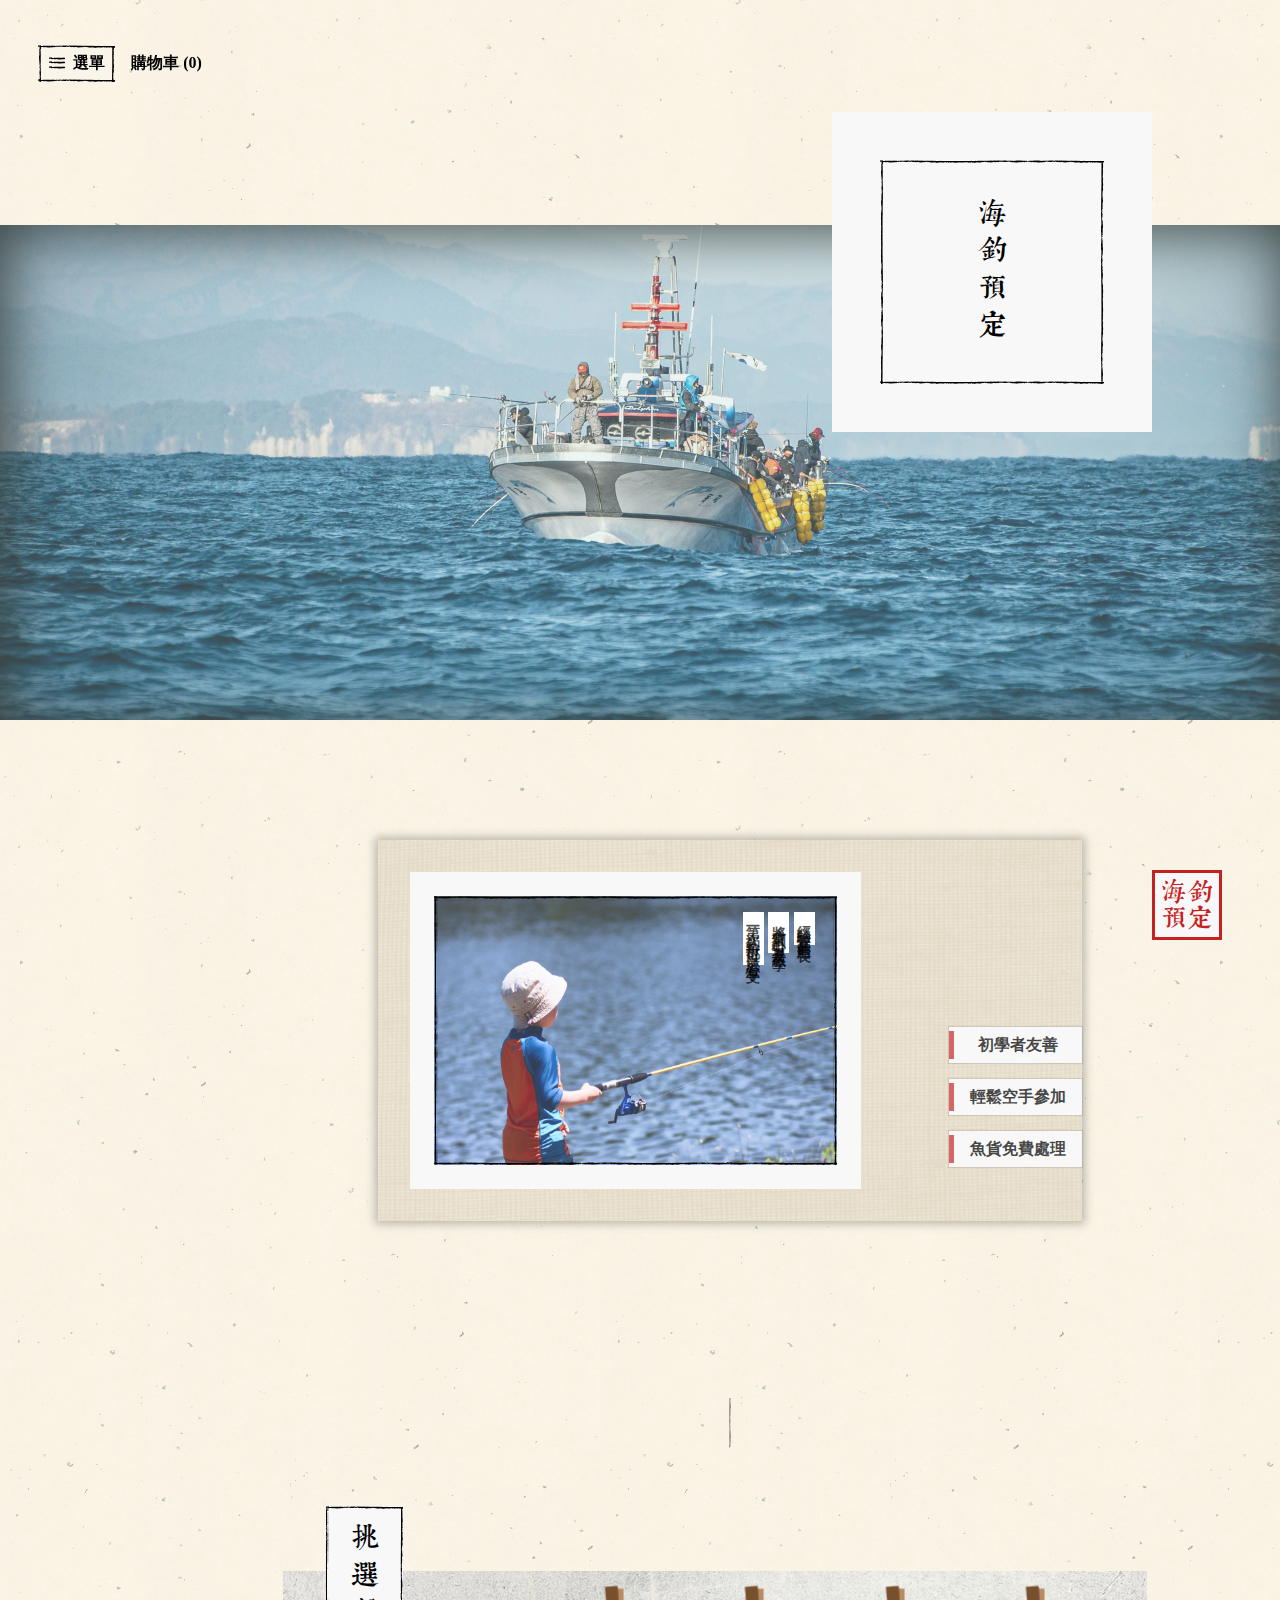
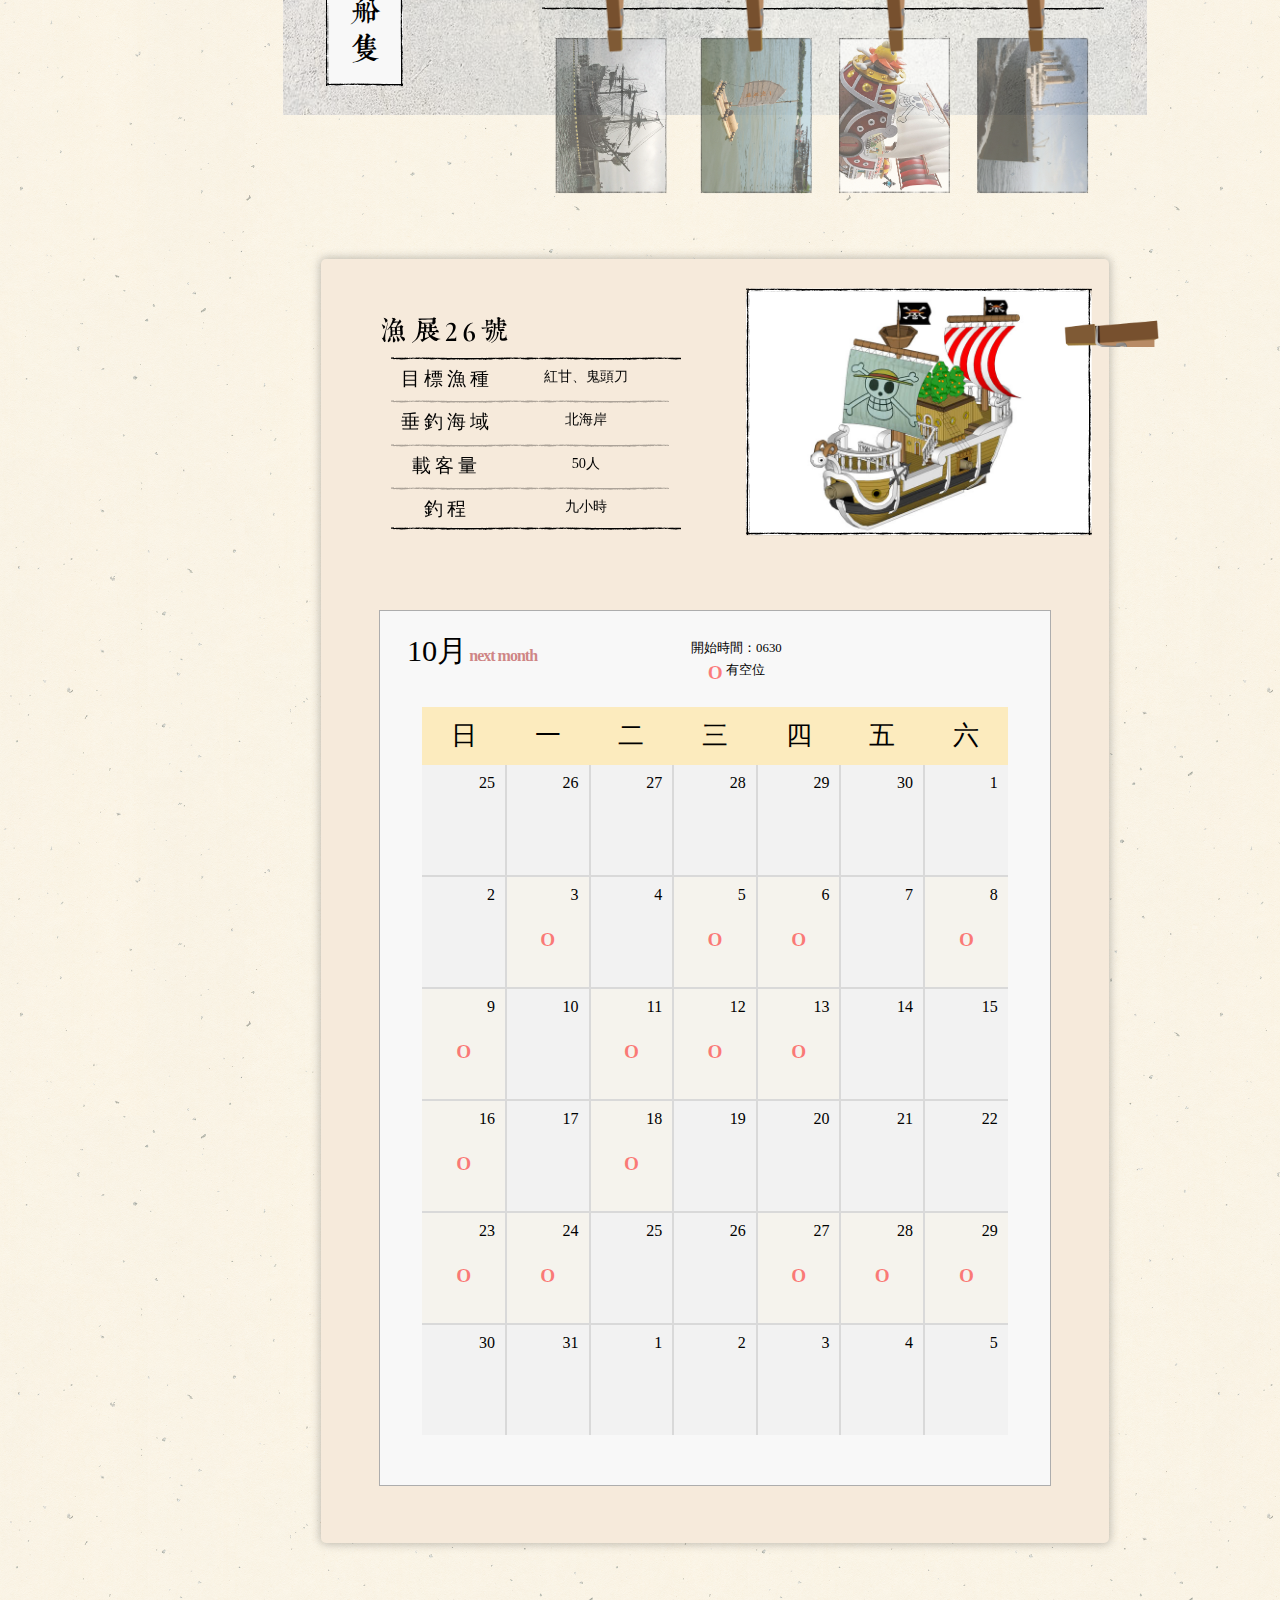
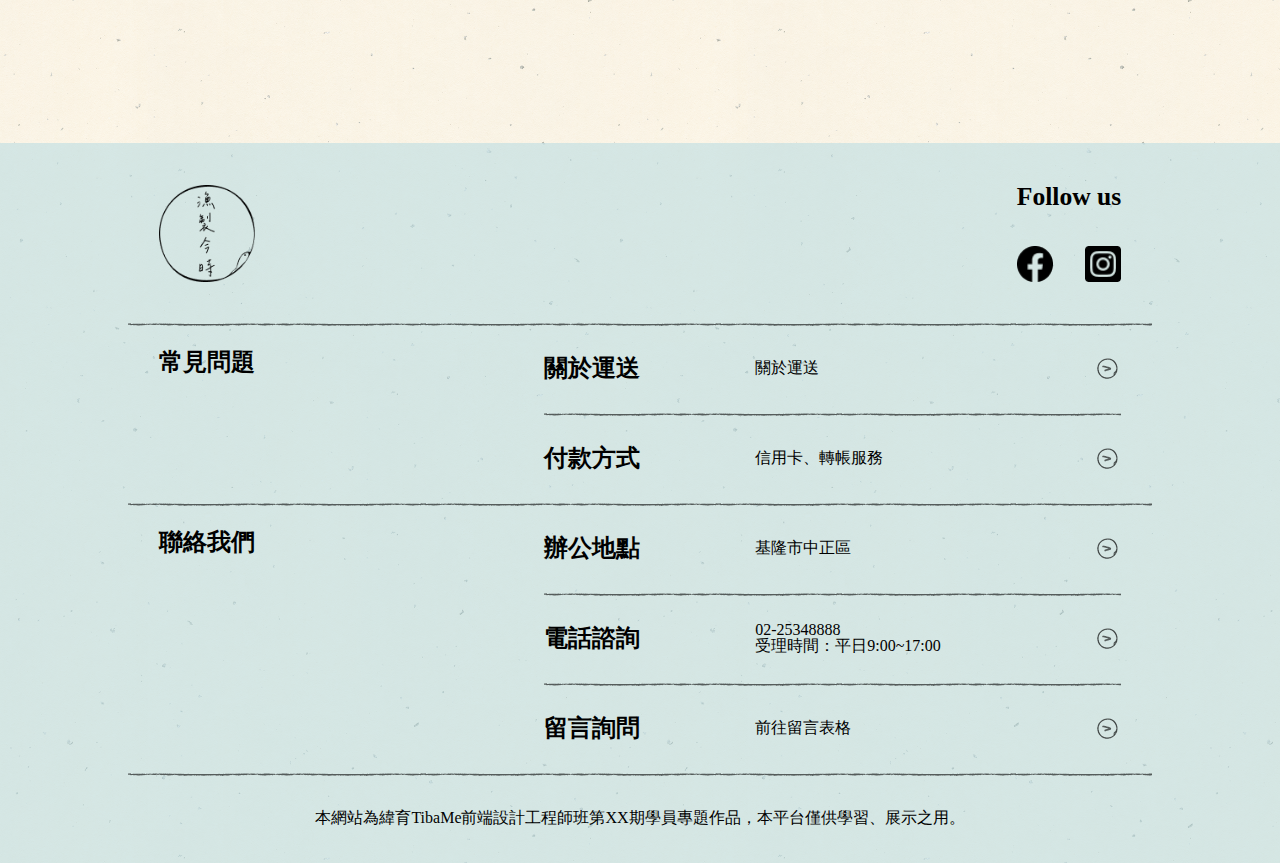
==== commit 060a3d4c: "modify all" ====
--- a/fishing.html
+++ b/fishing.html
@@ -5,17 +5,20 @@
     <meta http-equiv="X-UA-Compatible" content="IE=edge" />
     <meta name="viewport" content="width=device-width, initial-scale=1.0" />
     <title>Document</title>
-    <link rel="stylesheet" href="./css-reset.css" />
+    <link rel="stylesheet" href="./public/css/css_reset/css-reset.css" />
     <link rel="stylesheet" href="./common.css" />
+    <link rel="stylesheet" href="./inner-common.css" />
     <link rel="stylesheet" href="./fishing.css" />
+    <script src="./public/js/jquery-3.6.1.js"></script>
+    <script src="./app.js"></script>
+    <script src="./app-fishing.js"></script>
   </head>
   <body>
-    <!-- footer -->
     <div class="nav-bar-box">
       <section class="nav-bar-right sticky_nav_bar">
         <a href="./index.html">
           <div class="sub-logo">
-            <img src="./img/logo.png" alt="" />
+            <img src="./public/img/logo.png" alt="" />
           </div>
         </a>
         <nav>
@@ -30,28 +33,153 @@
               <a class="nav_menu_font" href="./fishing.html">海釣預定</a>
             </li>
             <li>
-              <a class="nav_menu_font" href="">料理食譜</a>
+              <a class="nav_menu_font" href="./recipe.html">料理食譜</a>
             </li>
           </ul>
           <div class="sub-nav">
             <ul>
               <li>
                 購物車
-                <span><img src="./img/icon.png" alt="購物車" /></span>
+                <span><img src="./public/img/icon.png" alt="購物車" /></span>
               </li>
               <li>
                 會員登入
-                <span><img src="./img/icon.png" alt="會員登入" /></span>
+                <span><img src="./public/img/icon.png" alt="會員登入" /></span>
               </li>
             </ul>
           </div>
         </nav>
       </section>
+      <input type="checkbox" id="menu-switch" />
+
+      <!-- header -->
       <header class="sticky_nav_bar_margin">
-        <section class="page-header">
+        <nav class="nav-bar-smart">
+          <!-- --------------------- -->
+          <div class="nav-menu-smart">
+            <div class="m-nav-container">
+              <div class="m-nav-row title_dec">
+                <div class="nav-left"></div>
+                <div class="nav-right">
+                  <span class="nav-left-font"> 會員登入 </span>
+                </div>
+              </div>
+              <div class="m-nav-row title_dec" id="m-index">
+                <div class="nav-left title_dec">
+                  <span class="nav-left-font">關於我們</span>
+                </div>
+                <div class="nav-right">
+                  <div class="nav-right-content title_dec">
+                    <span class="nav-right-font">品牌故事</span>
+                    <div class="nav-right-icon">
+                      <img src="./public/img/icon-2.png" alt="" />
+                    </div>
+                  </div>
+                  <div class="nav-right-content title_dec">
+                    <span class="nav-right-font">合作漁船</span>
+                    <div class="nav-right-icon">
+                      <img src="./public/img/icon-2.png" alt="" />
+                    </div>
+                  </div>
+                  <div class="nav-right-content title_dec">
+                    <span class="nav-right-font">營業資訊</span>
+                    <div class="nav-right-icon">
+                      <img src="./public/img/icon-2.png" alt="" />
+                    </div>
+                  </div>
+                </div>
+              </div>
+              <div class="m-nav-row title_dec" id="m-product">
+                <div class="nav-left title_dec">
+                  <span class="nav-left-font">魚貨直銷</span>
+                </div>
+                <div class="nav-right">
+                  <div class="nav-right-content title_dec">
+                    <span class="nav-right-font">現撈</span>
+                    <div class="nav-right-icon">
+                      <img src="./public/img/icon-2.png" alt="" />
+                    </div>
+                  </div>
+                  <div class="nav-right-content title_dec">
+                    <span class="nav-right-font">極凍</span>
+                    <div class="nav-right-icon">
+                      <img src="./public/img/icon-2.png" alt="" />
+                    </div>
+                  </div>
+                </div>
+              </div>
+              <div class="m-nav-row title_dec" id="m-fishing">
+                <div class="nav-left title_dec">
+                  <span class="nav-left-font">海釣預定</span>
+                </div>
+                <div class="nav-right">
+                  <div class="nav-right-content title_dec">
+                    <span class="nav-right-font">海釣預定</span>
+                    <div class="nav-right-icon">
+                      <img src="./public/img/icon-2.png" alt="" />
+                    </div>
+                  </div>
+                </div>
+              </div>
+              <div class="m-nav-row title_dec" id="m-recipe">
+                <div class="nav-left title_dec">
+                  <span class="nav-left-font">料理食譜</span>
+                </div>
+                <div class="nav-right">
+                  <div class="nav-right-content title_dec">
+                    <span class="nav-right-font">蒸</span>
+                    <div class="nav-right-icon">
+                      <img src="./public/img/icon-2.png" alt="" />
+                    </div>
+                  </div>
+                  <div class="nav-right-content title_dec">
+                    <span class="nav-right-font">煮</span>
+                    <div class="nav-right-icon">
+                      <img src="./public/img/icon-2.png" alt="" />
+                    </div>
+                  </div>
+                  <div class="nav-right-content title_dec">
+                    <span class="nav-right-font">煎</span>
+                    <div class="nav-right-icon">
+                      <img src="./public/img/icon-2.png" alt="" />
+                    </div>
+                  </div>
+                  <div class="nav-right-content title_dec">
+                    <span class="nav-right-font">考</span>
+                    <div class="nav-right-icon">
+                      <img src="./public/img/icon-2.png" alt="" />
+                    </div>
+                  </div>
+                </div>
+              </div>
+            </div>
+          </div>
+          <!-- --------------------- -->
+          <div class="nav-button-wrap">
+            <a href="" class="cart-button">
+              購物車
+              <span> (0) </span>
+            </a>
+            <div class="border_h border_no_pic">
+              <label for="menu-switch" class="hb">
+                <div class="button-menu border_v border_no_pic">
+                  <div class="button-menu-line">
+                    <span class="button-line"></span>
+                    <span class="button-line"></span>
+                    <span class="button-line"></span>
+                  </div>
+                  <span>選單</span>
+                </div>
+              </label>
+            </div>
+          </div>
+        </nav>
+        <section class="page-header relative">
           <div class="page-title">
             <div class="page-title-box border_h">
-              <span class="border_v vertical_rl">海釣預定 </span>
+              <div class="border_v">
+                <span class="vertical_rl"> 海釣預定 </span>
+              </div>
             </div>
           </div>
           <div class="page-banner">
@@ -59,102 +187,418 @@
           </div>
         </section>
       </header>
-      <main style="height: 200vh">
+      <main>
+        <div class="sticky">
+          <span>海釣<br />預定</span>
+        </div>
+        <section class="fishing-feature-wrap sticky_margin">
+          <div class="container">
+            <div class="feature-content">
+              <div class="feature-paper">
+                <div class="feature-pic border_h">
+                  <div class="border_v">
+                    <img
+                      src="./public/img/fishing-img/fishing-feature-pic.png"
+                      alt=""
+                    />
+                    <div class="feature-text vertical_rl">
+                      <div>
+                        <p>經驗豐富的船長</p>
+                        <br />
+                        <p>將會細心引導及教學</p>
+                        <br />
+                        <p>第一次釣魚也可以放心享受</p>
+                      </div>
+                    </div>
+                  </div>
+                </div>
+              </div>
+              <div class="feature-tags">
+                <div class="tag-item">
+                  <span></span>
+                  <span>初學者友善</span>
+                </div>
+                <div class="tag-item">
+                  <span></span>
+                  <span>輕鬆空手參加</span>
+                </div>
+                <div class="tag-item">
+                  <span></span>
+                  <span>魚貨免費處理</span>
+                </div>
+              </div>
+            </div>
+          </div>
+          <div class="dec-item">
+            <div class="dec-line"></div>
+          </div>
+        </section>
+
         <section class="carousel">
-          <div class="c_container">
+          <div class="container">
             <input type="radio" name="slider" id="item-1" checked />
             <input type="radio" name="slider" id="item-2" />
             <input type="radio" name="slider" id="item-3" />
             <input type="radio" name="slider" id="item-4" />
             <input type="radio" name="slider" id="item-5" />
 
-            <div class="c_cards">
-              <label class="c_card" for="item-1" id="boat-1">
-                <img class="c_img" src="./img/boat-img/boat-2.jpg" alt="" />
-                <p class="c_text">
-                  梅利號船隻介紹blablablablablablalblalblablalb
-                </p>
-              </label>
-              <label class="c_card" for="item-2" id="boat-2">
-                <img class="c_img" src="./img/boat-img/boat-t.jfif" alt="" />
-                <p class="c_text">千陽號blalblablalblalblablalblablba</p>
-              </label>
-              <label class="c_card" for="item-3" id="boat-3">
-                <img class="c_img" src="./img/boat-img/boat-t.jpg" alt="" />
-                <p class="c_text">鐵達尼號沈船了嗚嗚嗚嗚嗚嗚嗚嗚</p>
-              </label>
-              <label class="c_card" for="item-4" id="boat-4">
-                <img class="c_img" src="./img/boat-img/boat-b.jpg" alt="" />
-                <p class="c_text">傑克船長在嗎blalbalblabllablba</p>
-              </label>
-              <label class="c_card" for="item-5" id="boat-5">
-                <img class="c_img" src="./img/boat-img/boat-q.jpg" alt="" />
-                <p class="c_text">我ok你先上</p>
-              </label>
-            </div>
-            <form class="c_booking border_h">
-              <div class="border_v">
-                <div class="upper-part">
-                  <div class="info-area" id="test">
-                    <label class="song-info" id="boat-info-1">
-                      <div class="title">黃金梅利號</div>
-                      <div class="sub-line">
-                        <div class="subtitle">遠洋</div>
-                        <div class="type">海盜船</div>
-                      </div>
+            <div class="choose-card-wrap relative">
+              <div class="choose-card-title border_h">
+                <div class="border_vl flex">
+                  <!-- flex 不加 手機板padding會跑版 -->
+                  <h2 class="vertical_rl">挑選船隻</h2>
+                </div>
+              </div>
+              <div class="choose-card-dec relative">
+                <div class="wooden-clips title_dec">
+                  <div class="wooden-clip"></div>
+                  <div class="wooden-clip"></div>
+                  <div class="wooden-clip"></div>
+                  <div class="wooden-clip"></div>
+                </div>
+              </div>
+              <div class="c_cards">
+                <label for="item-1" class="c_card border_h" id="boat-1">
+                  <div class="border_v">
+                    <img
+                      class="c_img"
+                      src="./public/img/boat-img/boat-2.jpg"
+                      alt=""
+                    />
+                  </div>
+                </label>
+                <label class="c_card border_h" for="item-2" id="boat-2">
+                  <div class="border_v">
+                    <img
+                      class="c_img"
+                      src="./public/img/boat-img/boat-t.jfif"
+                      alt=""
+                    />
+                  </div>
+                </label>
+                <label class="c_card border_h" for="item-3" id="boat-3">
+                  <div class="border_v">
+                    <img
+                      class="c_img"
+                      src="./public/img/boat-img/boat-t.jpg"
+                      alt=""
+                    />
+                  </div>
+                </label>
+                <label class="c_card border_h" for="item-4" id="boat-4">
+                  <div class="border_v">
+                    <img
+                      class="c_img"
+                      src="./public/img/boat-img/boat-b.jpg"
+                      alt=""
+                    />
+                  </div>
+                </label>
+                <label class="c_card border_h" for="item-5" id="boat-5">
+                  <div class="border_v">
+                    <img
+                      class="c_img"
+                      src="./public/img/boat-img/boat-q.jpg"
+                      alt=""
+                    />
+                  </div>
+                </label>
+              </div>
+            </div>
+
+            <!-- booking-wrap -->
+            <form class="booking-wrap relative">
+              <div class="wooden-clip"></div>
+              <div class="booking-ship-context">
+                <div class="ship-name relative">
+                  <div class="move-box">
+                    <label class="move-box-item" id="boat-info-1">
+                      漁展26號
                     </label>
-                    <label class="song-info" id="boat-info-2">
-                      <div class="title">千陽號</div>
-                      <div class="sub-line">
-                        <div class="subtitle">遠洋</div>
-                        <div class="type">海盜船</div>
-                      </div>
+                    <label class="move-box-item" id="boat-info-2">
+                      漁展27號
                     </label>
-                    <label class="song-info" id="boat-info-3">
-                      <div class="title">鐵達尼號</div>
-                      <div class="sub-line">
-                        <div class="subtitle">遠洋</div>
-                        <div class="type">在海底</div>
-                      </div>
+                    <label class="move-box-item" id="boat-info-3">
+                      漁展28號
                     </label>
-                    <label class="song-info" id="boat-info-4">
-                      <div class="title">黑珍珠號</div>
-                      <div class="sub-line">
-                        <div class="subtitle">遠洋</div>
-                        <div class="type">海盜船</div>
-                      </div>
+                    <label class="move-box-item" id="boat-info-4">
+                      漁展29號
                     </label>
-                    <label class="song-info" id="boat-info-5">
-                      <div class="title">竹筏SR</div>
-                      <div class="sub-line">
-                        <div class="subtitle">岸邊</div>
-                        <div class="type">小心安全</div>
-                      </div>
+                    <label class="move-box-item" id="boat-info-5">
+                      漁展30號
                     </label>
                   </div>
                 </div>
-                <div class="c_booking_paper">
-                  <div class="paper_column">
-                    <h3>人數確認</h3>
-                    <input type="text" />
-                  </div>
-                  <div class="paper_column">
-                    <h3>日期確認</h3>
-                    <input type="text" />
-                  </div>
-                  <div class="paper_column">
-                    <h3>租借設備</h3>
-                    <input type="text" />
-                  </div>
-                  <div class="paper_column">
-                    <h3>保險選擇</h3>
-                    <input type="text" />
-                  </div>
-                  <div class="paper_column">
-                    <h3>餐點葷素</h3>
-                    <input type="text" />
-                  </div>
-                </div>
+                <div class="ship-description border_h">
+                  <div class="ship-target-fish title_dec">
+                    <span>目標漁種</span>
+                    <span>紅甘、鬼頭刀</span>
+                  </div>
+                  <div class="ship-target-ocean title_dec">
+                    <span>垂釣海域</span>
+                    <span>北海岸</span>
+                  </div>
+                  <div class="ship-max-people title_dec">
+                    <span>載客量</span>
+                    <span>50人</span>
+                  </div>
+                  <div class="ship-time-spend title_dec">
+                    <span>釣程</span>
+                    <span>九小時</span>
+                  </div>
+                </div>
+              </div>
+              <div class="booking-content">
+                <div class="booking-description">
+                  <div class="booking-month">
+                    <span class="month">10月</span>
+                    <span class="next-month"> next month </span>
+                  </div>
+                  <div class="booking-notice">
+                    <span>開始時間：0630</span>
+                    <span>
+                      <span>O</span>
+                      有空位
+                    </span>
+                  </div>
+                </div>
+                <table class="booking-date">
+                  <thead>
+                    <tr>
+                      <th>日</th>
+                      <th>一</th>
+                      <th>二</th>
+                      <th>三</th>
+                      <th>四</th>
+                      <th>五</th>
+                      <th>六</th>
+                    </tr>
+                  </thead>
+                  <tbody>
+                    <tr>
+                      <td>
+                        <div class="clendar-day">
+                          <span>25</span>
+                        </div>
+                      </td>
+                      <td>
+                        <div class="clendar-day">
+                          <span>26</span>
+                        </div>
+                      </td>
+                      <td>
+                        <div class="clendar-day">
+                          <span>27</span>
+                        </div>
+                      </td>
+                      <td>
+                        <div class="clendar-day">
+                          <span>28</span>
+                        </div>
+                      </td>
+                      <td>
+                        <div class="clendar-day">
+                          <span>29</span>
+                        </div>
+                      </td>
+                      <td>
+                        <div class="clendar-day">
+                          <span>30</span>
+                        </div>
+                      </td>
+                      <td>
+                        <div class="clendar-day">
+                          <span>1</span>
+                        </div>
+                      </td>
+                    </tr>
+                    <tr>
+                      <td>
+                        <div class="clendar-day">
+                          <span>2</span>
+                        </div>
+                      </td>
+                      <td>
+                        <div class="clendar-day have-time">
+                          <span>3</span>
+                        </div>
+                      </td>
+                      <td>
+                        <div class="clendar-day">
+                          <span>4</span>
+                        </div>
+                      </td>
+                      <td>
+                        <div class="clendar-day have-time">
+                          <span>5</span>
+                        </div>
+                      </td>
+                      <td>
+                        <div class="clendar-day have-time">
+                          <span>6</span>
+                        </div>
+                      </td>
+                      <td>
+                        <div class="clendar-day">
+                          <span>7</span>
+                        </div>
+                      </td>
+                      <td>
+                        <div class="clendar-day have-time">
+                          <span>8</span>
+                        </div>
+                      </td>
+                    </tr>
+                    <tr>
+                      <td>
+                        <div class="clendar-day have-time">
+                          <span>9</span>
+                        </div>
+                      </td>
+                      <td>
+                        <div class="clendar-day">
+                          <span>10</span>
+                        </div>
+                      </td>
+                      <td>
+                        <div class="clendar-day have-time">
+                          <span>11</span>
+                        </div>
+                      </td>
+                      <td>
+                        <div class="clendar-day have-time">
+                          <span>12</span>
+                        </div>
+                      </td>
+                      <td>
+                        <div class="clendar-day have-time">
+                          <span>13</span>
+                        </div>
+                      </td>
+                      <td>
+                        <div class="clendar-day">
+                          <span>14</span>
+                        </div>
+                      </td>
+                      <td>
+                        <div class="clendar-day">
+                          <span>15</span>
+                        </div>
+                      </td>
+                    </tr>
+                    <tr>
+                      <td>
+                        <div class="clendar-day have-time">
+                          <span>16</span>
+                        </div>
+                      </td>
+                      <td>
+                        <div class="clendar-day">
+                          <span>17</span>
+                        </div>
+                      </td>
+                      <td>
+                        <div class="clendar-day have-time">
+                          <span>18</span>
+                        </div>
+                      </td>
+                      <td>
+                        <div class="clendar-day">
+                          <span>19</span>
+                        </div>
+                      </td>
+                      <td>
+                        <div class="clendar-day">
+                          <span>20</span>
+                        </div>
+                      </td>
+                      <td>
+                        <div class="clendar-day">
+                          <span>21</span>
+                        </div>
+                      </td>
+                      <td>
+                        <div class="clendar-day">
+                          <span>22</span>
+                        </div>
+                      </td>
+                    </tr>
+                    <tr>
+                      <td>
+                        <div class="clendar-day have-time">
+                          <span>23</span>
+                        </div>
+                      </td>
+                      <td>
+                        <div class="clendar-day have-time">
+                          <span>24</span>
+                        </div>
+                      </td>
+                      <td>
+                        <div class="clendar-day">
+                          <span>25</span>
+                        </div>
+                      </td>
+                      <td>
+                        <div class="clendar-day">
+                          <span>26</span>
+                        </div>
+                      </td>
+                      <td>
+                        <div class="clendar-day have-time">
+                          <span>27</span>
+                        </div>
+                      </td>
+                      <td>
+                        <div class="clendar-day have-time">
+                          <span>28</span>
+                        </div>
+                      </td>
+                      <td>
+                        <div class="clendar-day have-time">
+                          <span>29</span>
+                        </div>
+                      </td>
+                    </tr>
+                    <tr>
+                      <td>
+                        <div class="clendar-day">
+                          <span>30</span>
+                        </div>
+                      </td>
+                      <td>
+                        <div class="clendar-day">
+                          <span>31</span>
+                        </div>
+                      </td>
+                      <td>
+                        <div class="clendar-day">
+                          <span>1</span>
+                        </div>
+                      </td>
+                      <td>
+                        <div class="clendar-day">
+                          <span>2</span>
+                        </div>
+                      </td>
+                      <td>
+                        <div class="clendar-day">
+                          <span>3</span>
+                        </div>
+                      </td>
+                      <td>
+                        <div class="clendar-day">
+                          <span>4</span>
+                        </div>
+                      </td>
+                      <td>
+                        <div class="clendar-day">
+                          <span>5</span>
+                        </div>
+                      </td>
+                    </tr>
+                  </tbody>
+                </table>
               </div>
             </form>
           </div>
@@ -162,15 +606,16 @@
       </main>
     </div>
 
+    <!-- footer -->
     <footer>
       <div class="f-container">
         <div class="f-one title_dec">
-          <img src="./img/f-logo.png" alt="" />
+          <img src="./public/img/f-logo.png" alt="" />
           <div class="follow-us">
             <span>Follow us</span>
             <div class="icon">
-              <img src="./img/facebook_.png" alt="" />
-              <img src="./img/instagram2.png" alt="" />
+              <img src="./public/img/facebook_.png" alt="" />
+              <img src="./public/img/instagram2.png" alt="" />
             </div>
           </div>
         </div>
@@ -183,14 +628,14 @@
               <span class="f-title-font">關於運送</span>
               <div class="f-text">
                 <span class="f-text-font">關於運送</span>
-                <img src="./img/icon-2.png" alt="" />
+                <img src="./public/img/icon-2.png" alt="" />
               </div>
             </div>
             <div class="payment">
               <span class="f-title-font">付款方式</span>
               <div class="f-text">
                 <span class="f-text-font">信用卡、轉帳服務</span>
-                <img src="./img/icon-2.png" alt="" />
+                <img src="./public/img/icon-2.png" alt="" />
               </div>
             </div>
           </div>
@@ -204,7 +649,7 @@
               <span class="f-title-font">辦公地點</span>
               <div class="f-text">
                 <span class="f-text-font">基隆市中正區</span>
-                <img src="./img/icon-2.png" alt="" />
+                <img src="./public/img/icon-2.png" alt="" />
               </div>
             </div>
             <div class="payment title_dec">
@@ -213,14 +658,14 @@
                 <span class="f-text-font"
                   >02-25348888<br />受理時間：平日9:00~17:00</span
                 >
-                <img src="./img/icon-2.png" alt="" />
+                <img src="./public/img/icon-2.png" alt="" />
               </div>
             </div>
             <div class="payment">
               <span class="f-title-font">留言詢問</span>
               <div class="f-text">
                 <span class="f-text-font">前往留言表格</span>
-                <img src="./img/icon-2.png" alt="" />
+                <img src="./public/img/icon-2.png" alt="" />
               </div>
             </div>
           </div>
--- a/common.css
+++ b/common.css
@@ -1,30 +1,24 @@
+html {
+  scroll-behavior: smooth;
+  font-size: 62.5%;
+}
+
 * {
   text-decoration: none;
 }
 
-.container {
-  max-width: 1200px;
-  margin: auto;
-}
-
-.r-container {
-  max-width: 1200px;
-  margin-left: calc(95vw - 1200px);
-}
-
-.sr-container {
-  max-width: 1200px;
-  margin-left: calc(90vw - 1200px);
+a {
+  color: unset;
 }
 
 img {
   vertical-align: top;
+  max-width: 100%;
+  height: auto;
 }
 
 body {
-  background-color: rgba(255, 255, 255, 0.6);
-  background-blend-mode: color-dodge;
-  background-image: url(./img/p0401_l.png);
+  background-image: url(./public/img/background/background-main2.png);
 }
 
 .ot {
@@ -35,35 +29,12 @@
   display: flex;
 }
 
-/* 字體設定 */
-@font-face {
-  font-family: "text-font";
-  src: url(./font/KleeOne-Regular.ttf) format("opentype");
-  font-weight: 400;
-}
-
-@font-face {
-  font-family: "title-font";
-  src: url(./font/WenYue_GuDianMingChaoTi_JRFC.otf) format("opentype");
-  font-weight: 400;
-}
-
-.nav_menu_font {
-  font-family: "text-font";
-  font-size: 24px;
-
-  color: rgba(0, 0, 0, 0.8);
-}
-
-.sub-nav li {
-  font-family: "text-font";
-  font-size: 18px;
-
-  color: rgba(0, 0, 0, 0.8);
-}
-
 .vertical_rl {
   writing-mode: vertical-rl;
+}
+
+#menu-switch {
+  display: none;
 }
 
 /* decoration */
@@ -73,12 +44,18 @@
 .title_dec,
 .dec_rec,
 .dec-item,
-.card_line {
+.card_line,
+.relative {
   position: relative;
 }
 
-.border_v {
-  overflow-y: hidden;
+.border_v,
+.border_h {
+  overflow: hidden;
+}
+
+.scroll-line {
+  overflow: unset;
 }
 
 .dec-item {
@@ -88,10 +65,10 @@
 .dec-line::before {
   content: "";
   width: 50px;
-  height: 2px;
-  background-color: rgba(255, 255, 255, 0.6);
-  background-blend-mode: color-dodge;
-  background-image: url(./img/line.svg);
+  height: 3px;
+  opacity: 0.4;
+
+  background-image: url(./public/img/line.svg);
   background-repeat: repeat;
   position: absolute;
   left: 0;
@@ -110,22 +87,19 @@
   content: "";
   width: 100%;
   height: 3px;
-  background-color: rgba(255, 255, 255, 0.1);
-  background-blend-mode: color-dodge;
-  background-image: url(./img/line.svg);
-  background-size: contain;
+  background-image: url(./public/img/line.svg);
+
   background-repeat: repeat;
   position: absolute;
-  /*  left: 0;
-  right: 0; */
+  z-index: 1;
 }
 
 .border_h::before {
-  top: -2px;
+  top: 0px;
 }
 
 .border_h::after {
-  bottom: -2px;
+  bottom: 0px;
 }
 
 .border_v::before {
@@ -147,7 +121,7 @@
 
   transform: rotate(90deg);
   transform-origin: left;
-  left: 2px;
+  left: 1px;
   top: 0;
 }
 
@@ -156,7 +130,7 @@
 
   transform: rotate(-90deg);
   transform-origin: right;
-  right: 2px;
+  right: 1px;
   top: 0%;
 }
 
@@ -164,10 +138,8 @@
   content: "";
   width: 100%;
   height: 3px;
-  background-color: rgba(255, 255, 255, 0.4);
-  background-blend-mode: color-dodge;
-  background-image: url(./img/line.svg);
-  background-size: contain;
+  opacity: 0.6;
+  background-image: url(./public/img/line.svg);
   background-repeat: repeat;
   position: absolute;
   left: 0;
@@ -176,30 +148,200 @@
   margin: auto;
 }
 
+.line_2::before,
+.line_2::after {
+  height: 2px;
+}
+
+.line_4::before,
+.line_4::after {
+  height: 4px;
+}
+
+@font-face {
+  font-family: "text-font";
+  src: url(./public/font/KleeOne-Regular.ttf) format("opentype");
+  font-weight: 400;
+}
+
+@font-face {
+  font-family: "title-font";
+  src: url(./public/font/WenYue_GuDianMingChaoTi_JRFC.otf) format("opentype");
+  font-weight: 400;
+}
+
+.container {
+  max-width: 1200px;
+  margin: auto;
+  padding: 0 5%;
+}
+
+/* 字體設定 */
+
+.nav_menu_font {
+  font-family: "text-font";
+  font-size: 2.4rem;
+
+  color: rgba(0, 0, 0, 0.8);
+}
+
+.sub-nav li {
+  font-family: "text-font";
+  font-size: 1.8rem;
+
+  color: rgba(0, 0, 0, 0.8);
+
+  display: flex;
+  justify-content: space-evenly;
+}
+
+.sub-nav li:nth-child(1) {
+  margin-bottom: 0.5rem;
+}
+
+/* nav-bar */
+.nav-bar-smart {
+  display: none;
+}
+
+.sticky_nav_bar_margin {
+  margin-top: calc(-100vh - 100px);
+}
+
+.sticky_nav_bar {
+  position: sticky;
+  display: inline-block;
+  left: 0;
+  z-index: 4;
+}
+
+.nav-bar-right {
+  box-sizing: border-box;
+  height: 90vh;
+  top: 5vh;
+
+  width: 10vw;
+  display: flex;
+  flex-direction: column;
+  row-gap: 10vh;
+  align-items: center;
+
+  margin-top: 100px;
+  padding: 5vh 0;
+
+  background-color: rgb(255, 255, 255);
+  box-shadow: 0px 20px 30px rgb(0 0 0 / 10%);
+  opacity: 0;
+
+  transition: 1s;
+}
+
+main:hover .nav-bar-right {
+  opacity: 1;
+  left: 2vw;
+
+  z-index: 5;
+
+  transition: 1s;
+}
+
+.nav-bar-right > a {
+  display: block;
+  aspect-ratio: 1/1;
+  width: 70%;
+}
+
+.nav-bar-right nav {
+  width: 80%;
+
+  flex-grow: 1;
+
+  display: flex;
+  flex-direction: column;
+  justify-content: space-between;
+}
+
+.main-nav {
+  display: flex;
+  flex-direction: column;
+  align-items: center;
+  row-gap: 1.2rem;
+}
+
+.main-nav li {
+  height: 4.8rem;
+  width: 100%;
+
+  display: flex;
+  align-items: center;
+  justify-content: center;
+}
+
+.main-nav li:hover {
+  background-color: rgba(141, 141, 141, 0.8);
+}
+
+.main-nav li:hover a {
+  color: rgb(255, 255, 255);
+}
+
+/* sticky */
+.sticky {
+  position: sticky;
+  display: inline-block;
+  top: 10vh;
+  left: 90vw;
+  z-index: 100;
+
+  margin-top: 150px;
+
+  background-color: #f8f8f8;
+  border: 3px solid rgb(197, 33, 33);
+
+  aspect-ratio: 1/1;
+  width: 5%;
+
+  display: flex;
+  justify-content: center;
+  align-items: center;
+  text-align: center;
+}
+
+.sticky span {
+  font-family: "title-font";
+  font-size: 3.2rem;
+
+  color: rgb(197, 33, 33);
+}
+
+.sticky_margin {
+  margin-top: -200px;
+}
+
+/* footer */
 /* footer */
 footer {
+  background-color: #b7dbe28e;
   height: 80vh;
-  background-color: #b7dbe28e;
 }
 
 .f-container {
   margin: auto;
   width: 80%;
   height: 100%;
-
   display: flex;
   flex-direction: column;
 }
 
 .f-title-font {
   font-family: "text-font";
-  font-size: 3vh;
+  font-size: 3rem;
   font-weight: 600;
 }
 
 .f-text-font {
   font-family: "text-font";
-  font-size: 2vh;
+  font-size: 2rem;
   font-weight: 500;
 }
 
@@ -207,7 +349,6 @@
 .f-two,
 .f-three,
 .f-four {
-  /* outline: 1px solid black; */
   box-sizing: border-box;
   padding: 0 3%;
 }
@@ -220,65 +361,73 @@
 }
 
 .f-one img {
-  height: 60%;
+  width: 10%;
 }
 
 .follow-us {
-  height: 100%;
   display: flex;
   flex-direction: column;
   justify-content: center;
-  align-items: center;
+  height: 100%;
   row-gap: 20%;
 }
 
 .follow-us span {
+  font-family: "text-font";
+  font-weight: 600;
+
   width: 100%;
   text-align: center;
-
-  font-size: 3vh;
-  font-family: "text-font";
-  font-weight: 600;
+  font-size: 3.2rem;
 }
 
 .icon {
   display: flex;
-  column-gap: 10%;
+  justify-content: space-between;
 }
 
 .icon img {
-  height: 5vh;
+  width: 35%;
 }
 
 .f-two {
+  display: flex;
+  flex-direction: row;
   height: 25%;
-
-  display: flex;
 }
 
 .f-left {
-  /* outline: 1px solid black; */
   width: 40%;
 }
 
 .f-left span {
   display: inline-block;
-  /* outline: 1px solid black; */
   margin-top: 3vh;
 }
 
 .f-right {
-  /* outline: 1px solid black; */
   width: 60%;
   height: 100%;
 }
 
 .f-right > div {
-  height: 50%;
-
   display: flex;
   align-items: center;
   column-gap: 20%;
+  height: 50%;
+}
+
+.f-three {
+  height: 37.5%;
+  display: flex;
+}
+
+.f-three .f-right > div {
+  height: 33.33%;
+
+  display: flex;
+  align-items: center;
+  column-gap: 20%;
 }
 
 .f-text {
@@ -289,20 +438,6 @@
   flex-grow: 1;
 }
 
-.f-three {
-  height: 37.5%;
-
-  display: flex;
-}
-
-.f-three .f-right > div {
-  height: 33.33%;
-
-  display: flex;
-  align-items: center;
-  column-gap: 20%;
-}
-
 .f-four {
   height: 12.5%;
 
@@ -310,3 +445,505 @@
   justify-content: center;
   align-items: center;
 }
+
+/* ========== */
+/* tab-column */
+/* ========== */
+@media screen and (max-width: 1367px) {
+  .container {
+    max-width: 960px;
+  }
+
+  html {
+    font-size: 50%;
+  }
+
+  /* tab-nav-bar */
+  .nav-bar-smart {
+    display: block;
+  }
+
+  .nav-bar-right {
+    display: none;
+  }
+
+  .sticky_nav_bar_margin {
+    margin-top: 0;
+  }
+
+  .nav-bar-smart {
+    position: fixed;
+    top: 5vh;
+    left: 3vw;
+    z-index: 999;
+  }
+
+  .nav-button-wrap > div {
+    background-color: rgba(250, 245, 234, 1);
+  }
+
+  .nav-button-wrap {
+    display: flex;
+    flex-direction: row-reverse;
+    align-items: center;
+
+    column-gap: 2rem;
+  }
+
+  .button-menu {
+    display: flex;
+    justify-content: space-between;
+    align-items: center;
+
+    width: 7rem;
+    padding: 1.3rem;
+  }
+
+  .button-menu-line {
+    width: 2rem;
+  }
+
+  .button-line {
+    display: block;
+    height: 3px;
+    margin-bottom: 1.6px;
+
+    background-image: url(./public/img/line.svg);
+    background-size: cover;
+    background-repeat: no-repeat;
+  }
+
+  .nav-button-wrap a,
+  .button-menu > span {
+    font-family: "text-font";
+    font-size: 2rem;
+    font-weight: 600;
+  }
+
+  .nav-menu-smart {
+    display: none;
+
+    width: 40vw;
+
+    background-color: #f8f8f8;
+    box-shadow: 0px 0px 10px 3px rgba(0, 0, 0, 0.25);
+    border-top-right-radius: 2%;
+    border-bottom-right-radius: 2%;
+
+    position: fixed;
+    top: 2vh;
+    left: 0;
+    z-index: -1;
+  }
+
+  #menu-switch:checked + header .nav-menu-smart {
+    display: block;
+  }
+
+  .m-nav-container {
+    width: 80%;
+    margin: 6vh auto 50px;
+  }
+
+  .m-nav-container .title_dec::after {
+    top: calc(100% - 4px);
+  }
+
+  .m-nav-row {
+    display: flex;
+    padding: 0 5%;
+  }
+
+  .m-nav-logo {
+    width: 60%;
+  }
+
+  .nav-left {
+    width: 40%;
+  }
+
+  .nav-left-font {
+    display: inline-block;
+    font-family: "text-font";
+    font-size: 2.5rem;
+    font-weight: 600;
+
+    padding-top: 1.5rem;
+  }
+
+  .nav-right {
+    width: 60%;
+  }
+
+  .nav-right-content {
+    display: flex;
+    justify-content: space-between;
+    padding: 1.5rem 0;
+  }
+
+  .nav-right-font {
+    font-family: "text-font";
+    font-size: 2.2rem;
+  }
+
+  .m-nav-row:nth-child(1) {
+    padding-bottom: 2rem;
+  }
+
+  .m-nav-row:nth-child(1) .nav-right {
+    display: flex;
+    justify-content: center;
+    align-items: center;
+  }
+
+  .m-nav-row:nth-child(1) .nav-left-font {
+    padding-top: 0;
+    padding-bottom: 2rem;
+    color: rgba(0, 0, 0, 0.5);
+  }
+}
+
+/* ======= */
+/* tab-row */
+/* ======= */
+@media screen and (max-width: 1025px) {
+  .container {
+    max-width: 800px;
+  }
+
+  /* tab-row-nav */
+  .nav-menu-smart {
+    top: 3vh;
+  }
+
+  .m-nav-container {
+    margin-top: 8vh;
+  }
+
+  /* tab-row-footer */
+  .f-one > img {
+    width: 20%;
+  }
+
+  .icon > img {
+    width: 35%;
+  }
+}
+
+/* ====== */
+/* mobile */
+/* ====== */
+@media screen and (max-width: 767px) {
+  .dec-item {
+    height: 100px;
+  }
+
+  /* mobile-nav */
+  .nav-bar-smart {
+    top: 3vh;
+    right: 3vw;
+  }
+
+  .nav-menu-smart {
+    width: 90vw;
+
+    left: unset;
+    right: 0;
+    top: 0vh;
+
+    border-bottom-right-radius: unset;
+    border-top-right-radius: unset;
+    border-top-left-radius: 2%;
+    border-bottom-left-radius: 2%;
+  }
+
+  .nav-button-wrap {
+    flex-direction: row;
+    justify-content: flex-end;
+  }
+
+  .m-nav-container {
+    margin-top: calc(3vh + 1.3rem);
+  }
+
+  .m-nav-row:nth-child(1) {
+    flex-direction: row-reverse;
+  }
+
+  .m-nav-row:nth-child(1) .nav-left {
+    width: 60%;
+  }
+
+  .m-nav-row:nth-child(1) .nav-right {
+    width: 40%;
+    justify-content: flex-start;
+  }
+
+  /* mobile-footer */
+  footer {
+    background-color: #b7dbe28e;
+    height: unset;
+  }
+
+  .f-container {
+    margin: auto;
+    width: 90%;
+    padding: 15% 0 5%;
+  }
+
+  .f-title-font {
+    font-size: 20px;
+  }
+
+  .f-text-font {
+    font-size: 16px;
+  }
+
+  .f-one {
+    height: unset;
+    align-items: unset;
+    justify-content: space-around;
+    column-gap: 10%;
+  }
+
+  .f-one img {
+    width: 30%;
+  }
+
+  .f-one.title_dec::after {
+    width: 0;
+  }
+
+  .follow-us span {
+    font-size: 28px;
+    width: unset;
+
+    padding-bottom: 10%;
+  }
+
+  .icon img {
+    width: 40%;
+  }
+
+  .f-two,
+  .f-three {
+    margin: 10% 0 5%;
+  }
+
+  .f-two {
+    flex-direction: column;
+    height: unset;
+  }
+
+  .f-left .f-title-font {
+    font-size: 24px;
+  }
+
+  .f-left {
+    width: unset;
+    padding-bottom: 5%;
+  }
+
+  .f-left span {
+    display: block;
+    margin: unset;
+  }
+
+  .f-right {
+    width: unset;
+    height: unset;
+    padding: 0 3%;
+  }
+
+  .f-right > div {
+    height: unset;
+    display: block;
+    padding: 5% 0;
+  }
+
+  .f-three {
+    height: unset;
+    display: block;
+  }
+
+  .f-three .f-right > div {
+    height: unset;
+
+    display: block;
+  }
+
+  .f-four {
+    height: unset;
+  }
+}
+
+/* app.css */
+/* 載入畫面 */
+#preloader {
+  position: fixed;
+  width: 100%;
+  height: 100%;
+  left: 0%;
+  top: 0%;
+  background-color: #d4e6e4;
+  z-index: 9999;
+}
+#preloader img {
+  display: block;
+  position: fixed;
+  top: 250px;
+  left: 0;
+  right: 0;
+  margin: auto;
+  transform: rotate(0deg);
+}
+
+@keyframes rotate {
+  from {
+    transform: rotate(0deg);
+  }
+
+  to {
+    transform: rotate(360deg);
+  }
+}
+
+/* 淡入 */
+.slideInA {
+  opacity: 0;
+  filter: blur(5px);
+  transform: translateY(100px);
+}
+
+.active {
+  opacity: 1;
+  filter: blur(0px);
+  transform: translateY(0px);
+  transition: 1s ease-in-out;
+}
+
+.slideInB {
+  opacity: 0;
+  filter: blur(5px);
+}
+
+.activeB {
+  opacity: 1;
+  filter: blur(0px);
+  transition: 1s ease-in-out;
+}
+
+/* 卷軸展開 */
+.j-open {
+  transform: translateY(-50%) scaleY(0.3);
+}
+
+.j-open-active {
+  transform: translateY(0%) scaleY(1);
+  transition: 1s 0.1s ease-in-out;
+}
+
+.j-openB {
+  transform: translateY(-60%) scaleY(0.3);
+}
+
+.j-open-activeB {
+  transform: translateY(0%) scaleY(1);
+  transition: 1s ease-in-out;
+}
+
+/* 橫移 */
+.j-openC {
+  transform: translateX(50%);
+}
+
+.j-open-activeC {
+  transform: translateX(0%);
+  transition: 1s ease-in-out;
+}
+
+/* modal */
+.modal {
+  display: none;
+  position: fixed;
+  z-index: 5;
+  top: 0;
+  bottom: 0;
+  left: 0;
+  right: 0;
+  margin: auto;
+
+  width: 30vw;
+  height: 50vh;
+  background-color: #d3bfa3;
+
+  flex-direction: column;
+  row-gap: 25%;
+}
+
+.opacity {
+  opacity: 0.2;
+}
+
+.hidden {
+  overflow: hidden;
+}
+
+.modal .close {
+  display: flex;
+  justify-content: center;
+  align-items: center;
+  aspect-ratio: 1/1;
+  width: 15%;
+  color: black;
+  background-color: rgb(243, 243, 243);
+
+  font-family: "title-font";
+  font-size: 2.6rem;
+
+  align-self: flex-end;
+}
+
+.modal span {
+  font-family: "title-font";
+  font-size: 6.2rem;
+
+  align-self: center;
+}
+
+/* 動畫 */
+@keyframes tilt-shaking {
+  0% {
+    transform: rotate(0deg);
+  }
+  25% {
+    transform: rotate(5deg);
+  }
+  50% {
+    transform: rotate(0eg);
+  }
+  75% {
+    transform: rotate(-5deg);
+  }
+  100% {
+    transform: rotate(0deg);
+  }
+}
+
+@keyframes tilt-n-move-shaking {
+  0% {
+    transform: translate(0, 0) rotate(0deg);
+  }
+  25% {
+    transform: translate(5px, 5px) rotate(5deg);
+  }
+  50% {
+    transform: translate(0, 0) rotate(0eg);
+  }
+  75% {
+    transform: translate(-5px, 5px) rotate(-5deg);
+  }
+  100% {
+    transform: translate(0, 0) rotate(0deg);
+  }
+}
--- a/inner-common.css
+++ b/inner-common.css
@@ -0,0 +1,145 @@
+/* nav */
+.nav-bar-right {
+  margin-top: 0;
+}
+
+@media screen and (min-width: 1368px) {
+  .sticky_nav_bar_margin {
+    margin-top: calc(-90vh);
+  }
+}
+
+.nav-bar-box:hover .nav-bar-right {
+  opacity: 1;
+  left: 2vw;
+  transition: 1s;
+}
+
+/* page-header */
+.page-header {
+}
+
+.page-title {
+  background-color: #f8f8f8;
+  aspect-ratio: 1/1;
+  width: 25%;
+  max-width: 350px;
+
+  display: flex;
+  justify-content: center;
+  align-items: center;
+
+  position: absolute;
+  bottom: 40%;
+  right: 10%;
+  z-index: 3;
+}
+
+.page-title-box {
+  aspect-ratio: 1/1;
+  width: 70%;
+
+  display: flex;
+  justify-content: center;
+  align-items: center;
+}
+
+.page-title-box > div {
+  width: 100%;
+  height: 100%;
+  display: flex;
+  justify-content: center;
+  align-items: center;
+
+  font-family: "title-font";
+  font-size: 3.6rem;
+  letter-spacing: 1rem;
+}
+
+.page-banner {
+  height: 80vh;
+  display: flex;
+  flex-direction: column;
+  justify-content: flex-end;
+}
+
+/* .page-banner div {
+  height: 50vh;
+  width: 100%;
+  position: relative;
+
+  background-image: url(./public/img/product-img/seafood-g6f5ea29d9_1280.jpg);
+  background-size: cover;
+  background-attachment: fixed;
+  background-position: center;
+
+  box-shadow: 5px 5px 60px black inset;
+} */
+
+/* .page-banner div::after {
+  content: "";
+  width: 100%;
+  height: 100%;
+  position: absolute;
+  top: 0;
+  left: 0;
+  right: 0;
+  bottom: 0;
+  background-color: rgba(226, 183, 183, 0.3);
+  z-index: 2;
+} */
+
+/* ========== */
+/* tab-column */
+/* ========== */
+@media screen and (max-width: 1367px) {
+  .page-banner div {
+    background-attachment: unset;
+  }
+}
+
+/* ======= */
+/* tab-row */
+/* ======= */
+@media screen and (max-width: 1025px) {
+  .page-title {
+    width: 35%;
+    bottom: 30%;
+    right: 10%;
+  }
+
+  .page-banner {
+    height: 50vh;
+  }
+
+  .page-banner div {
+    height: 30vh;
+  }
+
+  .page-title-box > div {
+    font-size: 4rem;
+  }
+}
+
+/* ====== */
+/* mobile */
+/* ====== */
+@media screen and (max-width: 767px) {
+  .page-title {
+    width: 60%;
+    bottom: 40%;
+    margin: auto;
+    left: 0%;
+    right: 0%;
+  }
+
+  .page-banner div {
+    height: 50vh;
+
+    background-attachment: unset;
+  }
+
+  .page-banner {
+    height: 80vh;
+  }
+}
--- a/fishing.css
+++ b/fishing.css
@@ -1,195 +1,215 @@
-/* 導覽列 */
-.sticky_nav_bar {
-  position: sticky;
-  display: inline-block;
-  left: 2vw;
-
-  z-index: 5;
-}
-
+:root {
+  --right: 0 auto 0 240px;
+}
+
+/* nav */
 .nav-bar-right {
-  box-sizing: border-box;
-  height: 90vh;
-  top: 5vh;
-
-  width: 10vw;
-  display: flex;
-  flex-direction: column;
-  row-gap: 10vh;
-  align-items: center;
-
-  padding: 5vh 0;
-
-  background-color: rgb(255, 255, 255);
-  box-shadow: 0px 20px 30px rgb(0 0 0 / 10%);
-  opacity: 0;
-
-  transition: 1s;
-}
-
-.sticky_nav_bar_margin {
-  margin-top: calc(-90vh);
+  margin-top: 0;
+}
+
+@media screen and (min-width: 1368px) {
+  .sticky_nav_bar_margin {
+    margin-top: calc(-90vh);
+  }
 }
 
 .nav-bar-box:hover .nav-bar-right {
   opacity: 1;
-
+  left: 2vw;
   transition: 1s;
 }
 
-.sub-logo img {
-  aspect-ratio: 1/1;
-  height: 15vh;
-}
-
-.nav-bar-right nav {
+/* page-header */
+.page-banner div {
+  height: 55vh;
+  width: 100%;
+  position: relative;
+
+  background-image: url(./public/img/fishing-img/banner.jpg);
+  background-size: 100%;
+  background-attachment: fixed;
+  background-position: center 25%;
+  background-repeat: no-repeat;
+
+  box-shadow: 5px 5px 60px black inset;
+}
+
+.page-banner div::after {
+  content: "";
+  width: 100%;
+  height: 100%;
+  position: absolute;
+  top: 0;
+  left: 0;
+  right: 0;
+  bottom: 0;
+  background-color: rgba(197, 224, 218, 0.3);
+  z-index: 2;
+}
+
+/* feature-wrap */
+.fishing-feature-wrap {
+  margin-left: 180px;
+  margin-top: -100px;
+}
+
+.fishing-feature-wrap .container {
+  margin-bottom: 100px;
+}
+
+.feature-content {
+  position: relative;
   width: 70%;
-
-  flex-grow: 1;
+  margin: auto;
+  padding: 4rem 0rem 4rem 4rem;
+
+  background-image: url(/public/img/product-img/product-dec-2.png);
+
+  background-color: #f5f3ed;
+  background-blend-mode: multiply;
+  background-size: 120%;
+  box-shadow: 0px 0px 8.7876px 2.63628px rgba(0, 0, 0, 0.25);
 
   display: flex;
-  flex-direction: column;
   justify-content: space-between;
-}
-
-.main-nav {
-  /* outline: 1px solid black; */
-
-  display: flex;
-  flex-direction: column;
-  align-items: center;
-  row-gap: 1vh;
-}
-
-.main-nav li {
-  /* outline: 1px solid black; */
-  height: 5vh;
-  width: 100%;
+  align-items: flex-end;
+}
+
+.feature-paper {
+  background-color: #f8f8f8;
+  padding: 3rem;
+
+  width: 60%;
+}
+
+.feature-text {
+  position: absolute;
+  top: 5%;
+  right: 5%;
+}
+
+.feature-text p {
+  font-family: "text-font";
+  font-size: 1.8rem;
+  font-weight: 600;
+  color: rgba(0, 0, 0, 0.7);
+
+  line-height: 2rem;
+  letter-spacing: 0.5rem;
+
+  display: inline-block;
+  background-color: #fff;
+  padding: 0.3rem;
+  margin: 0.3rem;
+}
+
+.feature-tags {
+  display: grid;
+  row-gap: 15%;
+
+  margin-bottom: 8%;
+}
+
+.tag-item {
+  background-color: #f8f8f8;
+  box-shadow: 0px 0px 1px 1px rgba(0, 0, 0, 0.1);
+  padding: 0.5rem 2rem 0.5rem 0;
 
   display: flex;
   align-items: center;
-  justify-content: center;
-}
-
-.main-nav li:hover {
-  background-color: rgba(141, 141, 141, 0.8);
-}
-
-.main-nav li:hover a {
-  color: rgb(255, 255, 255);
-}
-
-/* page-header */
-.page-header {
-}
-
-.page-title {
-  background-color: rgb(255, 255, 255);
-  aspect-ratio: 1/1;
-  height: 45vh;
-
-  display: flex;
-  justify-content: center;
-  align-items: center;
-
-  position: absolute;
-  top: 10vh;
-  right: 10%;
-}
-
-.page-title-box {
-  aspect-ratio: 1/1;
-  height: 30vh;
-
-  display: flex;
-  justify-content: center;
-  align-items: center;
-}
-
-.page-title-box span {
+  column-gap: 2rem;
+}
+
+.tag-item_hover {
+  background-color: rgb(255, 251, 176);
+  transform: scale(1.2) translateX(-20px);
+  cursor: pointer;
+  transition: 1s;
+}
+
+.tag-item_click {
+  background-color: rgb(255, 251, 176);
+  transform: scale(1.2) translateX(-20px);
+  transition: 1s;
+}
+
+.m-tag-item_click {
+  background-color: rgb(255, 251, 176);
+  transition: 1s;
+}
+
+.tag-item span:nth-child(1) {
   display: block;
-  width: 100%;
-  height: 100%;
+  background-color: rgba(214, 102, 102, 1);
+  width: 0.6rem;
+  height: 3.5rem;
+
+  position: relative;
+  left: 0%;
+}
+
+.tag-item_hover span:nth-child(1) {
+  left: 110%;
+  transition: 0.5s;
+}
+
+.tag-item span:nth-child(2) {
+  font-family: "text-font";
+  font-size: 2rem;
+  font-weight: 600;
+  color: #000000bc;
+
+  flex-grow: 1;
   text-align: center;
-  line-height: 30vh;
-
-  font-family: "title-font";
-  font-size: 5vh;
-  letter-spacing: 1vh;
-}
-
-.page-banner {
-  height: 90vh;
-  display: flex;
-  flex-direction: column;
-  justify-content: flex-end;
-}
-
-.page-banner div {
-  /* background-color: #fff; */
-
-  height: 50vh;
-  width: 100%;
-
-  background-image: url(./img/boat-img/fishing-1.jpg);
-  background-size: cover;
-  background-attachment: fixed;
-  background-position: center;
-
-  background-color: rgba(226, 183, 183, 0.3);
-  background-blend-mode: color-dodge;
-
-  box-shadow: 5px 5px 60px black inset;
-}
-
-/* QQQQ */
+}
+
+.tag-item_hover span:nth-child(2) {
+  color: rgb(186, 0, 0);
+  transition: 0.5s;
+}
+
+/* carousel */
 .carousel {
   display: flex;
   align-items: center;
   justify-content: center;
 
-  margin-left: 15%;
-  margin-top: 5%;
-}
-
-.c_container {
-  width: 100%;
-  max-width: 1200px;
+  margin-top: 50px;
+  margin-left: 150px;
+}
+
+.carousel .container {
   transform-style: preserve-3d;
-  display: flex;
-  justify-content: center;
-  flex-direction: column;
-  align-items: center;
-
-  height: 110vh;
 }
 
 input[type="radio"] {
   display: none;
 }
 
-.c_text {
-  display: none;
+.choose-card-wrap {
+  width: 90%;
+  margin: auto;
 }
 
 .c_cards {
-  position: relative;
-  width: 100%;
-  height: 100%;
-  margin-bottom: 20px;
 }
 
 .c_card {
-  aspect-ratio: 4/3;
-  height: 40vh;
+  aspect-ratio: 7/5;
+  width: 40%;
 
   position: absolute;
   left: 0;
   right: 0;
+  top: 15%;
   margin: auto;
 
   transition: transform 0.4s ease;
   cursor: pointer;
+}
+
+.c_card .border_v {
+  height: 100%;
 }
 
 .c_img {
@@ -199,173 +219,523 @@
   object-fit: cover;
 }
 
-#item-1:checked ~ .c_cards #boat-5,
-#item-2:checked ~ .c_cards #boat-1,
-#item-3:checked ~ .c_cards #boat-2,
-#item-4:checked ~ .c_cards #boat-3,
-#item-5:checked ~ .c_cards #boat-4 {
-  transform: translatex(-60%) scale(0.8);
-  opacity: 0.8;
-  z-index: 0;
-}
-
-#item-1:checked ~ .c_cards #boat-2,
-#item-2:checked ~ .c_cards #boat-3,
-#item-3:checked ~ .c_cards #boat-4,
-#item-4:checked ~ .c_cards #boat-5,
-#item-5:checked ~ .c_cards #boat-1 {
-  transform: translatex(60%) scale(0.8);
-  opacity: 0.8;
-  z-index: 0;
-}
-
-#item-1:checked ~ .c_cards #boat-4,
-#item-2:checked ~ .c_cards #boat-5,
-#item-3:checked ~ .c_cards #boat-1,
-#item-4:checked ~ .c_cards #boat-2,
-#item-5:checked ~ .c_cards #boat-3 {
-  transform: translatex(-100%) scale(0.6);
+.choose-card-title {
+  position: absolute;
+  bottom: 20%;
+  left: 5%;
+
+  z-index: 1;
+}
+
+.choose-card-title h2 {
+  font-family: "title-font";
+  font-size: 3.6rem;
+  letter-spacing: 1rem;
+
+  background-color: #f8f8f8;
+  padding: 2rem 3rem;
+}
+
+.choose-card-dec {
+  aspect-ratio: 30/5;
+  /* height: 150px; */
+  background-image: url(./public/img/background/raw-concrete.jpg);
+}
+
+.choose-card-dec::after {
+  content: "";
+  position: absolute;
+  width: 100%;
+  height: 100%;
+  background-color: rgba(251, 246, 236, 0.555);
+}
+
+.wooden-clips {
+  width: 65%;
+  display: flex;
+  justify-content: space-around;
+  position: absolute;
+  top: 25%;
+  right: 5%;
+
+  z-index: 2;
+}
+
+.wooden-clips::after {
+  top: 0%;
+  opacity: 1;
+}
+
+.wooden-clip {
+  background-image: url(./public/img/wooden-clip.png);
+  aspect-ratio: 10/3;
+  width: 13%;
+
+  background-size: cover;
+  transform: rotate(-90deg);
+  z-index: 2;
+}
+
+/* test */
+#item-1:checked ~ .choose-card-wrap #boat-5,
+#item-2:checked ~ .choose-card-wrap #boat-5,
+#item-3:checked ~ .choose-card-wrap #boat-5,
+#item-4:checked ~ .choose-card-wrap #boat-5,
+#item-5:checked ~ .choose-card-wrap #boat-1 {
+  transform: translatex(12%) rotate(90deg) scale(0.45);
   opacity: 0.6;
-  z-index: -1;
-}
-
-#item-1:checked ~ .c_cards #boat-3,
-#item-2:checked ~ .c_cards #boat-4,
-#item-3:checked ~ .c_cards #boat-5,
-#item-4:checked ~ .c_cards #boat-1,
-#item-5:checked ~ .c_cards #boat-2 {
-  transform: translatex(100%) scale(0.6);
+  z-index: 1;
+}
+
+#item-1:checked ~ .choose-card-wrap #boat-2,
+#item-2:checked ~ .choose-card-wrap #boat-1,
+#item-3:checked ~ .choose-card-wrap #boat-2,
+#item-4:checked ~ .choose-card-wrap #boat-2,
+#item-5:checked ~ .choose-card-wrap #boat-2 {
+  transform: translatex(52%) rotate(90deg) scale(0.45);
   opacity: 0.6;
-  z-index: -1;
-}
-
-#item-1:checked ~ .c_cards #boat-1,
-#item-2:checked ~ .c_cards #boat-2,
-#item-3:checked ~ .c_cards #boat-3,
-#item-4:checked ~ .c_cards #boat-4,
-#item-5:checked ~ .c_cards #boat-5 {
-  transform: translatex(0) scale(1);
+  z-index: 1;
+}
+
+#item-1:checked ~ .choose-card-wrap #boat-4,
+#item-2:checked ~ .choose-card-wrap #boat-4,
+#item-3:checked ~ .choose-card-wrap #boat-4,
+#item-4:checked ~ .choose-card-wrap #boat-1,
+#item-5:checked ~ .choose-card-wrap #boat-4 {
+  transform: translatex(-30%) rotate(90deg) scale(0.45);
+  opacity: 0.6;
+  z-index: 1;
+}
+
+#item-1:checked ~ .choose-card-wrap #boat-3,
+#item-2:checked ~ .choose-card-wrap #boat-3,
+#item-3:checked ~ .choose-card-wrap #boat-1,
+#item-4:checked ~ .choose-card-wrap #boat-3,
+#item-5:checked ~ .choose-card-wrap #boat-3 {
+  transform: translatex(92%) rotate(90deg) scale(0.45);
+  opacity: 0.6;
+  z-index: 1;
+}
+
+#item-1:checked ~ .choose-card-wrap #boat-1,
+#item-2:checked ~ .choose-card-wrap #boat-2,
+#item-3:checked ~ .choose-card-wrap #boat-3,
+#item-4:checked ~ .choose-card-wrap #boat-4,
+#item-5:checked ~ .choose-card-wrap #boat-5 {
+  transform: translatex(59%) translateY(120%) scale(1);
   opacity: 1;
   z-index: 1;
 }
 
-#item-1:checked ~ .c_cards #boat-1 p,
-#item-2:checked ~ .c_cards #boat-2 p,
-#item-3:checked ~ .c_cards #boat-3 p,
-#item-4:checked ~ .c_cards #boat-4 p,
-#item-5:checked ~ .c_cards #boat-5 p {
+#item-1:checked ~ .choose-card-wrap #boat-1 img,
+#item-2:checked ~ .choose-card-wrap #boat-2 img,
+#item-3:checked ~ .choose-card-wrap #boat-3 img,
+#item-4:checked ~ .choose-card-wrap #boat-4 img,
+#item-5:checked ~ .choose-card-wrap #boat-5 img {
+  box-shadow: 0px 0px 5px 0px rgba(81, 81, 81, 0.47);
+}
+
+/* booking-wrap */
+.booking-wrap {
+  background-color: rgba(246, 234, 219, 1);
+  box-shadow: 0px 0px 10px 1px rgba(0, 0, 0, 0.25);
+  border-radius: 5px;
+  width: 70%;
+  margin: 15% auto 200px;
+  padding: 6%;
+}
+
+.booking-wrap .wooden-clip {
+  position: absolute;
+  right: -7%;
+  transform: unset;
+}
+
+.booking-ship-context {
+  width: 45%;
+}
+
+/* change-ship-name */
+/* =========================== */
+.move-box {
+  position: absolute;
+  top: -1.5rem;
+  transition: transform 0.4s ease-in;
+}
+
+.move-box-item {
   display: block;
-}
-
-#item-1:checked ~ .c_cards #boat-1 img,
-#item-2:checked ~ .c_cards #boat-2 img,
-#item-3:checked ~ .c_cards #boat-3 img,
-#item-4:checked ~ .c_cards #boat-4 img,
-#item-5:checked ~ .c_cards #boat-5 img {
-  box-shadow: 0px 0px 5px 0px rgba(81, 81, 81, 0.47);
-}
-
-.c_booking {
-  background: #fffffa;
-  box-shadow: 0px 0px 3.5px 2px rgba(0, 0, 0, 0.25);
-
-  width: 80%;
-  padding: 16px 10px;
-}
-
-.upper-part {
-  position: relative;
+  padding-top: 1.5rem;
+}
+
+#item-2:checked ~ .booking-wrap .move-box {
+  transform: translateY(0);
+}
+
+#item-2:checked ~ .booking-wrap .move-box {
+  transform: translateY(-5.1rem);
+}
+
+#item-3:checked ~ .booking-wrap .move-box {
+  transform: translateY(-10.2rem);
+}
+
+#item-4:checked ~ .booking-wrap .move-box {
+  transform: translateY(-15.3rem);
+}
+
+#item-5:checked ~ .booking-wrap .move-box {
+  transform: translateY(-20.4rem);
+}
+
+.ship-name {
+  font-family: "title-font";
+  font-size: 3.6rem;
+  letter-spacing: 0.5rem;
+
+  height: 5.1rem;
+  overflow: hidden;
+}
+/* ========================= */
+
+.ship-description {
+  padding: 0 1.5rem;
+}
+
+.ship-description > div {
+  padding: 1.5rem 0;
   display: flex;
-
-  margin-bottom: 12px;
-  height: 60px; /* 重要 */
-  overflow: hidden;
-}
-
-.info-area {
-  width: 60%;
-  position: absolute;
-  top: 0;
-  left: 20%;
-  /* right: 0;
-  margin: auto; */
-  transition: transform 0.4s ease-in;
-}
-
-.song-info {
-  width: 100%;
-  display: block;
-}
-
-.song-info .title {
-  color: #403d40;
-  font-size: 38px;
-  line-height: 42px; /* 重要 */
-}
-
-.sub-line {
+}
+
+.ship-name.title_dec::after,
+.ship-description.title_dec::after {
+  opacity: 0.9;
+}
+
+.ship-description > div::after {
+  opacity: 0.3;
+}
+
+.ship-description span:nth-child(1) {
+  font-family: "text-font";
+  font-size: 2.4rem;
+  letter-spacing: 0.5rem;
+  text-align: center;
+
+  width: 40%;
+}
+
+.ship-description span:nth-child(2) {
+  font-family: "text-font";
+  font-size: 1.8rem;
+
+  flex-grow: 1;
+  text-align: center;
+}
+
+/* booking-content */
+.booking-content {
+  margin-top: 80px;
+  padding: 25px 4% 50px;
+
+  background-color: #f8f8f8;
+  border: 1px solid rgba(0, 0, 0, 0.3);
+}
+
+.booking-description {
   display: flex;
-  justify-content: space-between;
-  width: 100%;
-}
-
-.subtitle,
-.type {
-  font-size: 16px;
-  line-height: 18px; /* 重要 */
-  color: #c6c5c6;
-}
-
-.type {
-  font-size: 16px;
-  line-height: 18px; /* 重要 */
-  color: #a5a5a5;
-  font-weight: 500;
-  margin-left: auto;
-}
-
-#item-2:checked ~ .c_booking #test {
-  transform: translateY(0);
-}
-
-#item-2:checked ~ .c_booking #test {
-  transform: translateY(-60px);
-}
-
-#item-3:checked ~ .c_booking #test {
-  transform: translateY(-120px);
-}
-
-#item-4:checked ~ .c_booking #test {
-  transform: translateY(-180px);
-}
-
-#item-5:checked ~ .c_booking #test {
-  transform: translateY(-240px);
-}
-
-.c_booking_paper {
-  margin-top: 5%;
-  display: flex;
-  flex-direction: column;
-  row-gap: 28px;
-}
-
-.paper_column {
-  display: flex;
-  column-gap: 10%;
-}
-
-.paper_column h3 {
-  margin-left: 20%;
+  column-gap: 25%;
+  margin-bottom: 25px;
+}
+
+.booking-month > span:nth-child(1) {
+  font-family: "text-font";
+  font-size: 3.8rem;
+}
+
+.booking-month > span:nth-child(2) {
+  font-family: "text-font";
+  font-size: 2rem;
+  letter-spacing: -1px;
+  color: rgb(179 55 55 / 60%);
+  font-weight: 600;
+}
+
+.booking-notice {
+  display: grid;
+  row-gap: 1rem;
+
+  margin-top: 1%;
+
+  font-family: "text-font";
+  font-size: 1.6rem;
+}
+
+.booking-notice > span:nth-child(2) {
   text-align: center;
-  font-size: 28px;
-}
-
-.paper_column input {
-  width: 40%;
-
-  align-self: center;
-
-  height: 32px;
-}
+}
+
+.booking-notice > span:nth-child(2) > span {
+  color: rgba(255, 0, 0, 0.5);
+  font-size: 2.4rem;
+  font-weight: 600;
+  vertical-align: text-top;
+}
+
+.booking-date {
+  width: 95%;
+  margin: auto;
+
+  table-layout: fixed;
+}
+
+.booking-date thead {
+  background-color: rgba(255, 226, 151, 0.6);
+}
+
+.booking-date thead th {
+  font-family: "text-font";
+  font-size: 3.2rem;
+  padding: 2rem 0;
+}
+
+.booking-date tbody {
+  background-color: rgba(242, 242, 242, 1);
+}
+
+tbody tr {
+  border-bottom: 2px solid rgba(0, 0, 0, 0.1);
+}
+
+tbody tr:last-child {
+  border-bottom: unset;
+}
+
+tbody td {
+  border-right: 2px solid rgba(0, 0, 0, 0.1);
+}
+
+tbody tr td:last-child {
+  border-right: unset;
+}
+
+.booking-date .clendar-day {
+  display: grid;
+
+  min-height: 90px;
+  padding: 10px;
+
+  text-align: end;
+}
+
+.clendar-day span {
+  font-family: "text-font";
+  font-size: 2rem;
+}
+
+.have-time {
+  background-color: #f5f3ed;
+}
+
+.have-time::after {
+  content: "O";
+  font-family: "text-font";
+  color: rgba(255, 0, 0, 0.5);
+  font-size: 2.4rem;
+  font-weight: 600;
+  vertical-align: text-top;
+  justify-self: center;
+}
+
+/* ====== */
+/* mobile */
+/* ====== */
+@media screen and (max-width: 767px) {
+  .page-banner div {
+    background-size: 200%;
+    background-position: center 0%;
+    background-attachment: unset;
+  }
+
+  .page-title {
+    bottom: 45%;
+  }
+
+  .fishing-feature-wrap {
+    margin-left: 0px;
+  }
+
+  .feature-content {
+    width: 100%;
+    padding: unset;
+    flex-direction: column-reverse;
+    align-items: center;
+    background-image: unset;
+    background-color: unset;
+    box-shadow: unset;
+  }
+
+  .feature-paper {
+    background-color: #f8f8f8;
+    padding: 0rem;
+    width: unset;
+  }
+
+  .feature-tags {
+    display: flex;
+    row-gap: unset;
+    column-gap: 5%;
+    margin-bottom: 4%;
+    width: 100%;
+  }
+
+  .feature-tags::after {
+    content: "";
+    width: 110%;
+    height: 120%;
+    background-color: #aeeaff4d;
+    position: absolute;
+    bottom: -7.5%;
+    z-index: -2;
+
+    right: -5%;
+  }
+
+  .tag-item {
+    padding: unset;
+    display: flex;
+    align-items: center;
+    column-gap: 0rem;
+    width: 20%;
+  }
+
+  .sticky {
+    margin-top: 70px;
+  }
+
+  .carousel {
+    margin-left: unset;
+  }
+
+  .choose-card-title h2 {
+    font-size: 3rem;
+    letter-spacing: 0.6rem;
+    padding: 1rem 1.5rem;
+  }
+
+  .choose-card-title {
+    bottom: -80%;
+    left: -5%;
+  }
+
+  .booking-wrap {
+    width: unset;
+    margin: 35% auto 100px;
+    padding: 6% 0%;
+  }
+
+  .wooden-clips {
+    width: 90%;
+    top: 25%;
+    right: -6%;
+  }
+
+  .booking-ship-context {
+    width: unset;
+    margin-top: 10%;
+    padding: 0 6%;
+  }
+
+  .ship-name {
+    margin-bottom: 15%;
+  }
+
+  .c_card {
+    top: 50%;
+  }
+
+  .booking-wrap .wooden-clip {
+    right: -4%;
+  }
+
+  .booking-content {
+    margin: 40px 1% 0;
+    padding: 10% 5%;
+
+    overflow: scroll;
+    height: 50vh;
+  }
+
+  .booking-description {
+    column-gap: 10%;
+    padding: 0 4%;
+  }
+
+  .booking-date {
+    width: 130%;
+  }
+
+  .tag-item span:nth-child(2) {
+    font-size: 2rem;
+    padding: 0 10px;
+  }
+
+  /* test */
+  #item-1:checked ~ .choose-card-wrap #boat-5,
+  #item-2:checked ~ .choose-card-wrap #boat-5,
+  #item-3:checked ~ .choose-card-wrap #boat-5,
+  #item-4:checked ~ .choose-card-wrap #boat-5,
+  #item-5:checked ~ .choose-card-wrap #boat-1 {
+    transform: translatex(0%) rotate(90deg) scale(0.7);
+    opacity: 0.6;
+    z-index: 1;
+  }
+
+  #item-1:checked ~ .choose-card-wrap #boat-2,
+  #item-2:checked ~ .choose-card-wrap #boat-1,
+  #item-3:checked ~ .choose-card-wrap #boat-2,
+  #item-4:checked ~ .choose-card-wrap #boat-2,
+  #item-5:checked ~ .choose-card-wrap #boat-2 {
+    transform: translatex(55%) rotate(90deg) scale(0.7);
+    opacity: 0.6;
+    z-index: 1;
+  }
+
+  #item-1:checked ~ .choose-card-wrap #boat-4,
+  #item-2:checked ~ .choose-card-wrap #boat-4,
+  #item-3:checked ~ .choose-card-wrap #boat-4,
+  #item-4:checked ~ .choose-card-wrap #boat-1,
+  #item-5:checked ~ .choose-card-wrap #boat-4 {
+    transform: translatex(-55%) rotate(90deg) scale(0.7);
+    opacity: 0.6;
+    z-index: 1;
+  }
+
+  #item-1:checked ~ .choose-card-wrap #boat-3,
+  #item-2:checked ~ .choose-card-wrap #boat-3,
+  #item-3:checked ~ .choose-card-wrap #boat-1,
+  #item-4:checked ~ .choose-card-wrap #boat-3,
+  #item-5:checked ~ .choose-card-wrap #boat-3 {
+    transform: translatex(110%) rotate(90deg) scale(0.7);
+    opacity: 0.6;
+    z-index: 1;
+  }
+
+  #item-1:checked ~ .choose-card-wrap #boat-1,
+  #item-2:checked ~ .choose-card-wrap #boat-2,
+  #item-3:checked ~ .choose-card-wrap #boat-3,
+  #item-4:checked ~ .choose-card-wrap #boat-4,
+  #item-5:checked ~ .choose-card-wrap #boat-5 {
+    transform: translatex(70%) translateY(190%) scale(1.3);
+    opacity: 1;
+    z-index: 1;
+  }
+
+  #item-1:checked ~ .choose-card-wrap #boat-1 img,
+  #item-2:checked ~ .choose-card-wrap #boat-2 img,
+  #item-3:checked ~ .choose-card-wrap #boat-3 img,
+  #item-4:checked ~ .choose-card-wrap #boat-4 img,
+  #item-5:checked ~ .choose-card-wrap #boat-5 img {
+    box-shadow: 0px 0px 5px 0px rgba(81, 81, 81, 0.47);
+  }
+}
